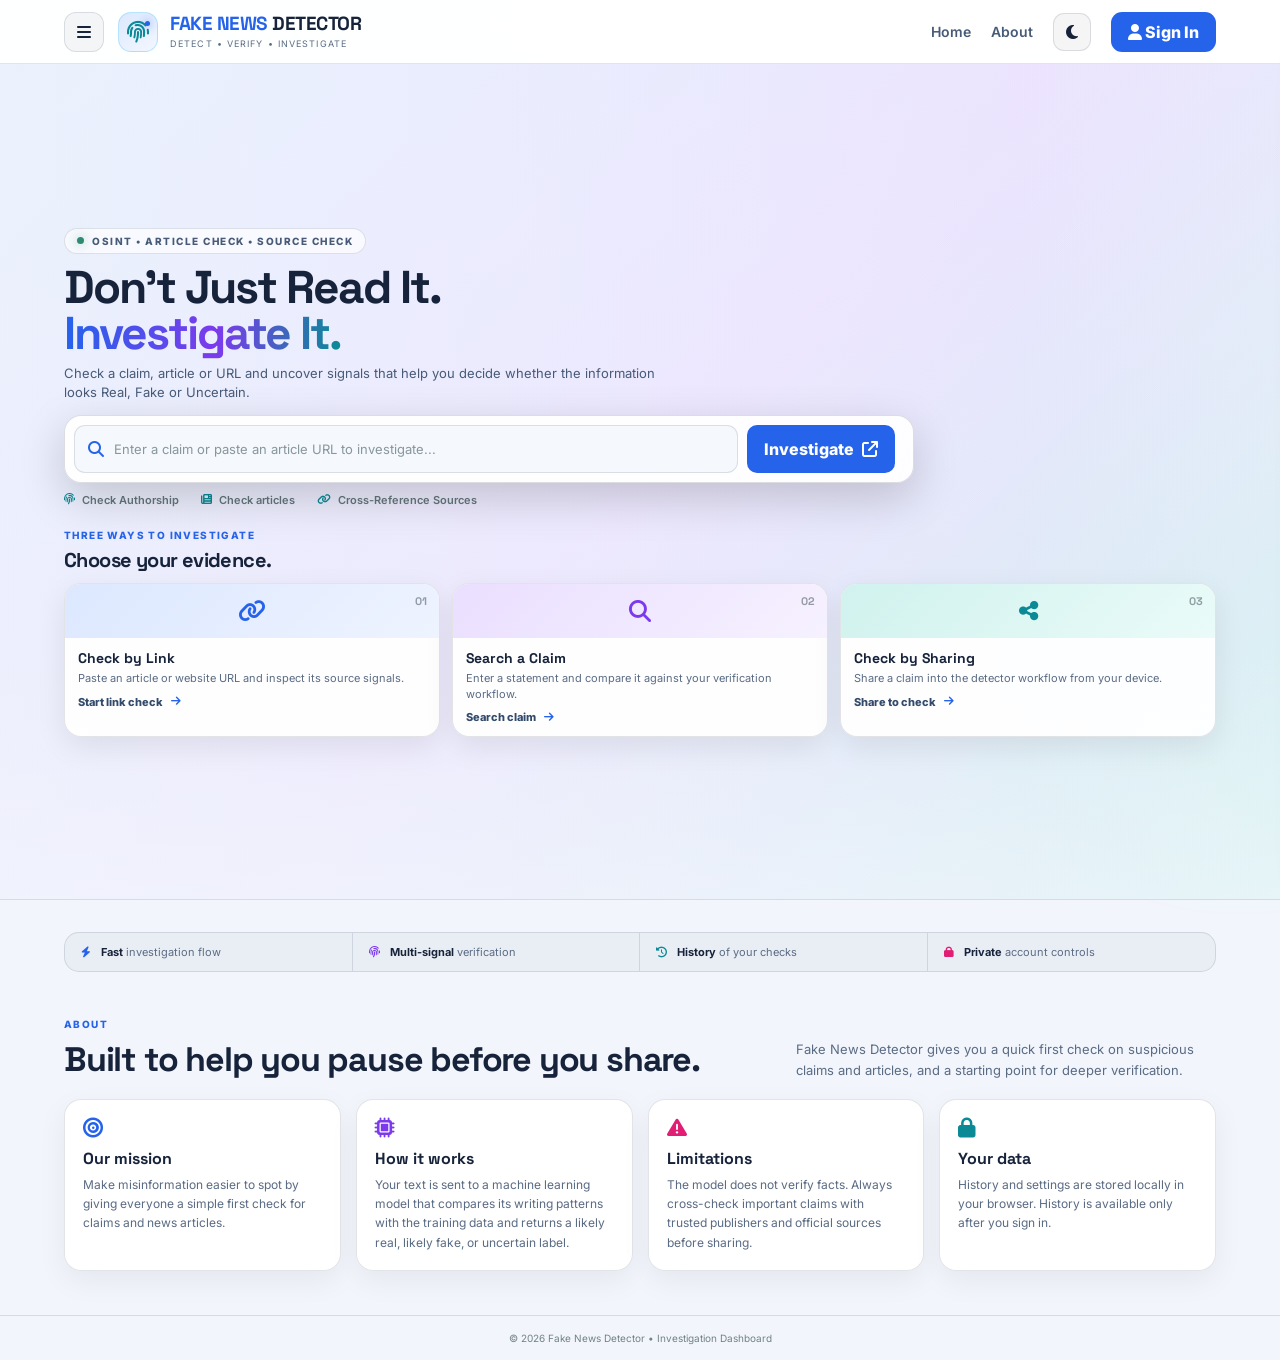
==== Frontend/index.html @ ea3922a6 "Complete fake news detection project" ====
<!DOCTYPE html>
<html lang="en">

<head>
  <meta charset="UTF-8" />
  <meta name="viewport" content="width=device-width, initial-scale=1.0" />
  <title>Fake News Detector | Investigation Dashboard</title>

  <link rel="preconnect" href="https://cdnjs.cloudflare.com" />
  <link rel="stylesheet" href="https://cdnjs.cloudflare.com/ajax/libs/font-awesome/6.5.2/css/all.min.css" />
  <link rel="stylesheet" href="style.css" />
</head>

<body>

  <div class="page-glow glow-one"></div>
  <div class="page-glow glow-two"></div>


  <!-- ================= NAVBAR ================= -->
  <header class="navbar">

    <div class="nav-left">
      <button class="menu-btn" id="menuBtn" aria-label="Open sidebar">
        <i class="fa-solid fa-bars"></i>
      </button>

      <a href="#" class="brand" id="homeLink">
        <div class="brand-logo">
          <i class="fa-solid fa-fingerprint"></i>
          <span class="scan-dot"></span>
        </div>
        <div>
          <div class="brand-name"><span>FAKE NEWS</span> DETECTOR</div>
          <div class="brand-tagline">Detect • Verify • Investigate</div>
        </div>
      </a>
    </div>

    <nav class="nav-links">
      <a href="#home" id="navHome">Home</a>
      <a href="#about" id="navAbout">About</a>

      <button class="icon-btn" id="themeBtn" type="button" aria-label="Toggle dark mode">
        <i class="fa-solid fa-moon"></i>
      </button>

      <button class="signin-nav" id="openAuthBtn">
        <i class="fa-solid fa-user"></i>
        <span id="signInText">Sign In</span>
      </button>

      <button class="avatar hidden" id="avatarBtn" type="button" aria-label="Open settings">
        <span id="avatarLetter">U</span>
      </button>
    </nav>

  </header>


  <!-- ================= SIDEBAR ================= -->
  <aside class="sidebar" id="sidebar">

    <div class="sidebar-head">
      <div>
        <span class="small-label">CASE FILE SYSTEM</span>
        <h3 id="sidebarTitle">Investigation</h3>
      </div>
      <button class="close-sidebar" id="closeSidebar" aria-label="Close sidebar">
        <i class="fa-solid fa-xmark"></i>
      </button>
    </div>

    <div class="sidebar-section">
      <p id="sidebarMainLabel">Main</p>

      <button class="side-link active" data-section="dashboard">
        <i class="fa-solid fa-gauge-high"></i>
        <span id="dashboardText">Dashboard</span>
      </button>

      <button class="side-link" data-section="history">
        <i class="fa-solid fa-clock-rotate-left"></i>
        <span id="historyText">History</span>
      </button>
    </div>

    <div class="sidebar-section">
      <p id="sidebarAccountLabel">Account</p>

      <button class="side-link" data-section="settings">
        <i class="fa-solid fa-sliders"></i>
        <span id="settingsText">Settings</span>
      </button>

      <button class="side-link" id="sidebarLogin">
        <i class="fa-solid fa-right-to-bracket"></i>
        <span id="loginText">Login</span>
      </button>
    </div>

    <!-- Only visible after login -->
    <div class="sidebar-bottom hidden" id="sidebarBottom">
      <button class="side-link logout" id="logoutBtn">
        <i class="fa-solid fa-arrow-right-from-bracket"></i>
        <span id="logoutText">Logout</span>
      </button>
    </div>

  </aside>

  <div class="sidebar-overlay" id="sidebarOverlay"></div>


  <!-- ================= MAIN ================= -->
  <main id="home">

    <!-- ================= HERO ================= -->
    <section class="hero">

      <div class="hero-gif"></div>
      <div class="hero-overlay"></div>

      <div class="hero-content">

        <div class="eyebrow">
          <span class="live-dot"></span>
          OSINT • ARTICLE CHECK • SOURCE CHECK
        </div>

        <h1 id="heroTitle">
          Don't Just Read It.
          <br />
          <span>Investigate It.</span>
        </h1>

        <p class="hero-description" id="heroDescription">
          Check a claim, article or URL and uncover
          signals that help you decide whether the information
          looks <b>Real</b>, <b>Fake</b> or <b>Uncertain</b>.
        </p>

        <!-- SEARCH BOX -->
        <div class="investigation-box">

          <div class="search-wrap">
            <i class="fa-solid fa-magnifying-glass"></i>
            <input id="claimInput" type="text" placeholder="Enter a claim or paste an article URL to investigate..."
              autocomplete="off" />
            <button class="clear-search" id="clearSearch" aria-label="Clear" type="button">
              <i class="fa-solid fa-xmark"></i>
            </button>
          </div>

          <button class="investigate-btn" id="investigateBtn" type="button">
            <span id="investigateText">Investigate</span>
            <i class="fa-solid fa-arrow-up-right-from-square"></i>
          </button>

        </div>

        <div class="quick-tools">
          <span>
            <i class="fa-solid fa-fingerprint"></i>
            <span id="quickAuthorship">Check Authorship</span>
          </span>
          <span>
            <i class="fa-solid fa-newspaper"></i>
            <span id="quickArticles">Check articles</span>
          </span>
          <span>
            <i class="fa-solid fa-link"></i>
            <span id="quickSources">Cross-Reference Sources</span>
          </span>
        </div>

      </div>

      <!-- ================= METHODS ================= -->
      <section class="methods-section" id="methods">

        <div class="section-heading">
          <div>
            <span class="section-kicker" id="methodsKicker">THREE WAYS TO INVESTIGATE</span>
            <h2 id="methodsTitle">Choose your evidence.</h2>
          </div>
          <p id="methodsDescription">
            Each route starts a different type of verification
            workflow. Click a card to use it.
          </p>
        </div>

        <div class="method-grid">

          <!-- LINK -->
          <article class="method-card" data-method="link">
            <div class="method-image">
              <div class="image-art">
                <i class="fa-solid fa-link"></i>
                <span class="orbit orbit-a"></span>
                <span class="orbit orbit-b"></span>
              </div>
              <span class="image-number">01</span>
            </div>
            <div class="method-body">
              <h3 id="linkTitle">Check by Link</h3>
              <p id="linkDescription">Paste an article or website URL and inspect its source signals.</p>
              <button class="card-action" type="button">
                <span id="linkAction">Start link check</span>
                <i class="fa-solid fa-arrow-right"></i>
              </button>
            </div>
          </article>

          <!-- SEARCH -->
          <article class="method-card" data-method="search">
            <div class="method-image">
              <div class="image-art">
                <i class="fa-solid fa-magnifying-glass"></i>
                <span class="search-rays"></span>
              </div>
              <span class="image-number">02</span>
            </div>
            <div class="method-body">
              <h3 id="searchTitle">Search a Claim</h3>
              <p id="searchDescription">Enter a statement and compare it against your verification workflow.</p>
              <button class="card-action" type="button">
                <span id="searchAction">Search claim</span>
                <i class="fa-solid fa-arrow-right"></i>
              </button>
            </div>
          </article>

          <!-- SHARE -->
          <article class="method-card" data-method="share">
            <div class="method-image">
              <div class="image-art">
                <i class="fa-solid fa-share-nodes"></i>
                <span class="node n1"></span>
                <span class="node n2"></span>
                <span class="node n3"></span>
              </div>
              <span class="image-number">03</span>
            </div>
            <div class="method-body">
              <h3 id="shareTitle">Check by Sharing</h3>
              <p id="shareDescription">Share a claim into the detector workflow from your device.</p>
              <button class="card-action" type="button">
                <span id="shareAction">Share to check</span>
                <i class="fa-solid fa-arrow-right"></i>
              </button>
            </div>
          </article>

        </div>

      </section>

    </section>


    <!-- ================= RESULT POPUP ================= -->
    <div class="result-backdrop" id="resultSection" aria-hidden="true">

      <div class="result-popup" id="resultPopup" role="dialog" aria-modal="true" aria-labelledby="resultTitle">

        <button class="modal-close" id="closeResult" type="button" aria-label="Close result">
          <i class="fa-solid fa-xmark"></i>
        </button>

        <div class="result-head">

          <div class="result-icon">
            <i class="fa-solid fa-shield-halved" id="resultIconI"></i>
          </div>

          <div>
            <span class="result-badge" id="resultBadge">ANALYZING</span>
            <h2 id="resultTitle">Analyzing...</h2>
            <p id="signalText">Sending the news text to the Python ML backend.</p>
          </div>

        </div>

        <section class="article-details hidden" id="articleDetails" aria-label="Fetched article details">
          <div class="article-detail-row">
            <span id="publisherLabel">Publisher</span>
            <strong id="articlePublisher"></strong>
          </div>
          <h3 id="articleTitle"></h3>
          <a class="article-source-link" id="articleSourceLink" target="_blank" rel="noopener noreferrer">Open original article</a>
          <span class="article-preview-label" id="articlePreviewLabel">Extracted text preview</span>
          <p id="articlePreview"></p>
        </section>

        <ul class="result-checks" id="resultChecks"></ul>

        <div class="result-note">
          <i class="fa-solid fa-circle-info"></i>
          <div class="result-note-copy">
            <span id="actionText">Please wait while the trained model processes the input.</span>
            <strong class="ai-disclaimer" id="aiDisclaimer">AI can make mistakes. Verify important claims with trusted sources.</strong>
          </div>
        </div>

        <div class="source-links hidden" id="resultSources">
          <span id="sourceLinksLabel">Look up this claim</span>
          <a id="factCheckLink" target="_blank" rel="noopener noreferrer">Search fact checks</a>
          <a id="independentSourcesLink" target="_blank" rel="noopener noreferrer">Search independent sources</a>
        </div>

      </div>

    </div>

    <!-- ================= STATS ================= -->
    <section class="stats-strip">

      <div>
        <i class="fa-solid fa-bolt"></i>
        <span><b id="fastText">Fast</b> <span id="fastDescription">investigation flow</span></span>
      </div>

      <div>
        <i class="fa-solid fa-fingerprint"></i>
        <span><b id="multiText">Multi-signal</b> <span id="multiDescription">verification</span></span>
      </div>

      <div>
        <i class="fa-solid fa-clock-rotate-left"></i>
        <span><b id="historyStatText">History</b> <span id="historyStatDescription">of your checks</span></span>
      </div>

      <div>
        <i class="fa-solid fa-lock"></i>
        <span><b id="privateText">Private</b> <span id="privateDescription">account controls</span></span>
      </div>

    </section>


    <!-- ================= ABOUT ================= -->
    <section class="about-section" id="about">

      <div class="section-heading">
        <div>
          <span class="section-kicker">ABOUT</span>
          <h2>Built to help you pause before you share.</h2>
        </div>
        <p>
          Fake News Detector gives you a quick first check on suspicious
          claims and articles, and a starting point for deeper verification.
        </p>
      </div>

      <div class="about-grid">

        <article class="about-card">
          <i class="fa-solid fa-bullseye"></i>
          <h3>Our mission</h3>
          <p>Make misinformation easier to spot by giving everyone a simple first check for claims and news articles.
          </p>
        </article>

        <article class="about-card">
          <i class="fa-solid fa-microchip"></i>
          <h3>How it works</h3>
          <p>Your text is sent to a machine learning model that compares its writing patterns with the training data
            and returns a likely real, likely fake, or uncertain label.</p>
        </article>

        <article class="about-card">
          <i class="fa-solid fa-triangle-exclamation"></i>
          <h3>Limitations</h3>
          <p>The model does not verify facts. Always cross-check important claims with trusted publishers and official
            sources before sharing.</p>
        </article>

        <article class="about-card">
          <i class="fa-solid fa-lock"></i>
          <h3>Your data</h3>
          <p>History and settings are stored locally in your browser. History is available only after you sign in.</p>
        </article>

      </div>

    </section>

  </main>


  <!-- ================= AUTH MODAL ================= -->
  <div class="modal-backdrop" id="authModal">

    <div class="auth-modal">

      <div class="auth-content">

        <button class="modal-close" id="closeAuth" type="button" aria-label="Close">
          <i class="fa-solid fa-xmark"></i>
        </button>

        <div class="auth-logo">
          <i class="fa-solid fa-fingerprint"></i>
        </div>

        <span class="section-kicker">CASE FILE ACCESS</span>

        <h2 id="authHeading">Welcome back</h2>

        <p class="auth-subtitle" id="authSubtitle">Login to continue your investigations.</p>

        <form id="authForm">

          <!-- NAME -->
          <label id="nameField" class="field hidden">
            <span id="nameLabel">Full name</span>
            <div>
              <i class="fa-regular fa-user"></i>
              <input id="authName" type="text" placeholder="Your name" />
            </div>
          </label>

          <!-- EMAIL -->
          <label class="field">
            <span id="emailLabel">Email</span>
            <div>
              <i class="fa-regular fa-envelope"></i>
              <input id="authEmail" type="email" placeholder="you@example.com" required />
            </div>
          </label>

          <!-- PASSWORD -->
          <label class="field">
            <span id="passwordLabel">Password</span>
            <div>
              <i class="fa-solid fa-lock"></i>
              <input id="authPassword" type="password" placeholder="Enter your password" required />
            </div>
          </label>

          <!-- CONFIRM PASSWORD -->
          <label id="confirmField" class="field hidden">
            <span id="confirmLabel">Confirm password</span>
            <div>
              <i class="fa-solid fa-shield-halved"></i>
              <input id="authConfirmPassword" type="password" placeholder="Repeat password" />
            </div>
          </label>

          <div class="form-row" id="loginOptions">
            <label class="remember">
              <input type="checkbox" id="rememberMe" />
              <span id="rememberText">Remember me</span>
            </label>
            <button type="button" class="text-btn" id="forgotPasswordBtn">Forgot password?</button>
          </div>

          <button class="auth-submit" type="submit" id="authSubmit">Login</button>

        </form>

        <p class="auth-switch-text">
          <span id="switchPrompt">Need an account?</span>
          <button type="button" class="text-link" id="authSwitchLink" data-auth="signup">Create one</button>
        </p>

        <p class="auth-privacy" id="authPrivacy">
          By continuing, you agree to our Terms and Privacy Policy.
        </p>

      </div>

    </div>

  </div>


  <!-- ================= SETTINGS PANEL ================= -->
  <div class="settings-panel" id="settingsPanel">

    <div class="settings-head">
      <div>
        <span class="section-kicker">PREFERENCES</span>
        <h2 id="settingsPanelTitle">Settings</h2>
      </div>
      <button id="closeSettings" type="button" aria-label="Close settings">
        <i class="fa-solid fa-xmark"></i>
      </button>
    </div>

    <div class="settings-groups">

      <!-- ACCOUNT -->
      <div class="settings-group">
        <div class="group-label" id="accountGroupLabel">Account &amp; preferences</div>

        <div class="setting-item">
          <div>
            <b id="manageAccountText">Manage account</b>
            <small id="manageAccountDescription">Update profile, login access and saved investigations.</small>
          </div>
          <button type="button" class="setting-action" data-setting-action="account" id="accountOpenBtn">Open</button>
        </div>

        <div class="setting-item">
          <div>
            <b id="managePasswordText">Manage password</b>
            <small id="managePasswordDescription">Change your password and recovery settings.</small>
          </div>
          <button type="button" class="setting-action" data-setting-action="password">Edit</button>
        </div>
      </div>

      <!-- APPEARANCE -->
      <div class="settings-group">
        <div class="group-label" id="appearanceGroupLabel">Appearance</div>

        <div class="setting-item">
          <div>
            <b id="darkText">Dark mode</b>
            <small id="darkDescription">Use a darker theme that is easier on the eyes.</small>
          </div>
          <label class="switch">
            <input type="checkbox" id="darkToggle" />
            <span></span>
          </label>
        </div>

      </div>

      <!-- LANGUAGE -->
      <div class="settings-group">
        <div class="group-label" id="languageGroupLabel">Language &amp; notifications</div>

        <div class="setting-item">
          <div>
            <b id="languageText">Language</b>
            <small id="languageSettingText">English</small>
          </div>
          <button type="button" class="setting-action" data-setting-action="language">Change</button>
        </div>

        <!-- NOTIFICATIONS -->
        <div class="setting-item">
          <div>
            <b id="notificationsText">Notifications</b>
            <small id="notificationsDescription">Alerts for new reports and investigation updates.</small>
          </div>
          <label class="switch">
            <input type="checkbox" id="notificationToggle" checked />
            <span></span>
          </label>
        </div>
      </div>

      <!-- HISTORY -->
      <div class="settings-group">
        <div class="group-label" id="historyGroupLabel">History &amp; data</div>

        <div class="setting-item">
          <div>
            <b id="historySettingTitle">History</b>
            <small id="historySettingDescription">Review prior investigations and saved results.</small>
          </div>
          <button type="button" class="setting-action" data-setting-action="history">View</button>
        </div>
      </div>

    </div>

    <div class="setting-note">
      <i class="fa-solid fa-circle-info"></i>
      <span id="settingNoteText">These settings are stored locally in your browser.</span>
    </div>

  </div>


  <!-- ================= SETTINGS ACTION MODAL ================= -->
  <div class="settings-action-backdrop" id="settingsActionBackdrop" aria-hidden="true">

    <div class="settings-action-modal" role="dialog" aria-modal="true" aria-labelledby="settingsActionTitle">

      <button class="modal-close settings-action-close" id="closeSettingsAction" type="button" aria-label="Close">
        <i class="fa-solid fa-xmark"></i>
      </button>

      <span class="section-kicker" id="settingsActionKicker">SETTINGS</span>

      <h2 id="settingsActionTitle">Settings</h2>

      <p class="settings-action-subtitle" id="settingsActionSubtitle"></p>

      <div id="settingsActionContent"></div>

    </div>

  </div>


  <!-- ================= TOAST ================= -->
  <div class="toast" id="toast">
    <i class="fa-solid fa-circle-check"></i>
    <span id="toastText">Done</span>
  </div>


  <!-- ================= FOOTER ================= -->
  <footer>
    <p id="footerText">© 2026 Fake News Detector • Investigation Dashboard</p>
  </footer>

  <script src="script.js"></script>

</body>

</html>
---- Frontend/style.css ----
@import url('https://fonts.googleapis.com/css2?family=Inter:wght@400;500;600;700;800&family=Space+Grotesk:wght@500;600;700&display=swap');

:root {
  --bg: #F2F6FC;
  --panel: #FFFFFF;
  --line: rgba(22, 35, 58, .12);
  --text: #16233A;
  --muted: #5A6B84;
  --gold: #2563EB;
  --cyan: #0B8A96;
  --red: #C95454;
  --green: #2E8B70;
  --shadow: 0 20px 60px rgba(22, 35, 58, .14);
}

* {
  box-sizing: border-box;
  margin: 0;
  padding: 0;
}

html {
  scroll-behavior: smooth;
}

body {
  font-family: Inter, sans-serif;
  color: var(--text);
  background:
    radial-gradient(circle at 15% 15%, rgba(56, 189, 248, .08), transparent 28%),
    radial-gradient(circle at 85% 25%, rgba(124, 58, 237, .07), transparent 26%),
    var(--bg);
  min-height: 100vh;
  overflow-x: hidden;
}

body.modal-open {
  overflow: hidden;
}

button,
input {
  font: inherit;
}

button {
  cursor: pointer;
}

a {
  color: inherit;
  text-decoration: none;
}

.hidden {
  display: none !important;
}


/* ================= GLOW ================= */

.page-glow {
  position: fixed;
  width: 280px;
  height: 280px;
  filter: blur(90px);
  border-radius: 50%;
  pointer-events: none;
  opacity: .13;
  z-index: -1;
}

.glow-one {
  background: var(--cyan);
  top: 15%;
  left: -120px;
}

.glow-two {
  background: var(--gold);
  right: -100px;
  top: 55%;
}


/* ================= NAVBAR ================= */

.navbar {
  position: sticky;
  top: 0;
  z-index: 50;
  height: 64px;
  width: 100%;
  display: flex;
  align-items: center;
  justify-content: space-between;
  padding: 0 5%;
  background: rgba(255, 255, 255, .94);
  border-bottom: 1px solid var(--line);
  backdrop-filter: blur(16px);
}

.nav-left,
.brand {
  display: flex;
  align-items: center;
}

.nav-left {
  gap: 14px;
}

.brand {
  gap: 12px;
}

.menu-btn {
  width: 40px;
  height: 40px;
  border-radius: 12px;
  border: 1px solid var(--line);
  background: rgba(22, 35, 58, .045);
  color: var(--text);
  display: grid;
  place-items: center;
  transition: .2s ease;
}

.menu-btn:hover {
  background: rgba(124, 58, 237, .12);
  color: var(--gold);
  transform: translateY(-2px);
}

.brand-logo {
  width: 40px;
  height: 40px;
  border-radius: 13px;
  position: relative;
  display: grid;
  place-items: center;
  background: linear-gradient(145deg, #DCE8FF, #F3F7FF);
  border: 1px solid rgba(56, 189, 248, .3);
  color: var(--cyan);
  font-size: 22px;
  overflow: hidden;
}

.scan-dot {
  position: absolute;
  right: 7px;
  top: 8px;
  width: 5px;
  height: 5px;
  border-radius: 50%;
  background: var(--gold);
  box-shadow: 0 0 10px var(--gold);
}

.brand-name {
  font-family: "Space Grotesk", sans-serif;
  font-size: 19px;
  line-height: 1;
  font-weight: 700;
  letter-spacing: -.5px;
}

.brand-name span {
  color: var(--gold);
}

.brand-tagline {
  margin-top: 5px;
  font-size: 9px;
  color: var(--muted);
  letter-spacing: 1.1px;
  text-transform: uppercase;
}

.nav-links {
  display: flex;
  align-items: center;
  gap: 20px;
}

.nav-links>a {
  color: #475A78;
  font-size: 14px;
  font-weight: 600;
  transition: .2s;
}

.nav-links>a:hover {
  color: var(--gold);
}

.icon-btn {
  width: 38px;
  height: 38px;
  border-radius: 11px;
  border: 1px solid var(--line);
  background: rgba(22, 35, 58, .045);
  color: var(--text);
  display: grid;
  place-items: center;
  transition: .2s ease;
}

.icon-btn:hover {
  color: var(--gold);
  transform: translateY(-2px);
}

.signin-nav {
  border: 1px solid rgba(37, 99, 235, .35);
  background: var(--gold);
  color: #FFFFFF;
  border-radius: 11px;
  padding: 9px 16px;
  font-weight: 800;
  transition: .2s ease;
}

.signin-nav:hover {
  background: #1D4ED8;
  transform: translateY(-2px);
}

.avatar {
  width: 40px;
  height: 40px;
  border-radius: 50%;
  border: 2px solid rgba(37, 99, 235, .35);
  background: linear-gradient(145deg, var(--gold), #7C3AED);
  color: #FFFFFF;
  font-family: "Space Grotesk", sans-serif;
  font-weight: 700;
  font-size: 16px;
  text-transform: uppercase;
  display: grid;
  place-items: center;
  transition: .2s ease;
}

.avatar:hover {
  transform: translateY(-2px);
}


/* ================= SIDEBAR ================= */

.sidebar {
  position: fixed;
  left: 12px;
  top: 12px;
  z-index: 100;
  width: 310px;
  height: calc(100vh - 24px);
  display: flex;
  flex-direction: column;
  padding: 25px 17px 17px;
  background: rgba(255, 255, 255, .98);
  border: 1px solid var(--line);
  border-radius: 22px;
  box-shadow: var(--shadow);
  transform: translateX(-125%);
  transition: transform .3s ease;
}

.sidebar.open {
  transform: translateX(0);
}

.sidebar-head {
  display: flex;
  justify-content: space-between;
  align-items: flex-start;
  padding: 0 7px 25px;
  border-bottom: 1px solid var(--line);
}

.small-label,
.section-kicker,
.result-label {
  color: var(--gold);
  font-size: 10px;
  font-weight: 800;
  letter-spacing: 1.4px;
}

.sidebar-head h3 {
  margin-top: 6px;
  font-family: "Space Grotesk", sans-serif;
  font-size: 20px;
}

.close-sidebar,
.settings-head button,
.modal-close {
  width: 36px;
  height: 36px;
  border-radius: 10px;
  border: 1px solid var(--line);
  background: rgba(22, 35, 58, .045);
  color: var(--muted);
  transition: .2s ease;
}

.close-sidebar:hover,
.settings-head button:hover,
.modal-close:hover {
  color: var(--text);
  background: rgba(239, 102, 102, .12);
  border-color: rgba(239, 102, 102, .4);
}

.sidebar-section {
  padding-top: 23px;
}

.sidebar-section>p {
  color: #738287;
  font-size: 10px;
  font-weight: 800;
  letter-spacing: 1.3px;
  text-transform: uppercase;
  padding: 0 10px 8px;
}

.side-link {
  width: 100%;
  border: 0;
  background: transparent;
  color: #475A78;
  border-radius: 12px;
  padding: 12px 11px;
  display: flex;
  align-items: center;
  gap: 13px;
  text-align: left;
  font-size: 14px;
  font-weight: 600;
  transition: .2s ease;
  margin-bottom: 4px;
}

.side-link i {
  width: 20px;
  text-align: center;
}

.side-link:hover {
  background: rgba(11, 138, 150, .08);
  color: var(--text);
  transform: translateX(3px);
}

.side-link.active {
  background: rgba(37, 99, 235, .10);
  color: var(--gold);
  border: 1px solid rgba(37, 99, 235, .16);
}

.sidebar-bottom {
  margin-top: auto;
  border-top: 1px solid var(--line);
  padding-top: 14px;
}

.side-link.logout {
  color: #C95454;
}

.side-link.logout:hover {
  background: rgba(201, 84, 84, .09);
}

.sidebar-overlay {
  position: fixed;
  inset: 0;
  background: rgba(22, 35, 58, .38);
  z-index: 90;
  opacity: 0;
  visibility: hidden;
  transition: .25s;
}

.sidebar-overlay.show {
  opacity: 1;
  visibility: visible;
}


/* ================= HERO ================= */

.hero {
  position: relative;
  min-height: 400px;
  width: 100%;
  display: flex;
  align-items: center;
  overflow: hidden;
  border-bottom: 1px solid var(--line);
}

.hero-gif {
  position: absolute;
  inset: 0;
  background-color: #E6EEFB;
  background-image: linear-gradient(135deg, #DCE8FF 0%, #EADFFF 50%, #D0F2EE 100%);
  background-size: cover;
  background-position: center;
}

.hero-overlay {
  position: absolute;
  inset: 0;
  background:
    linear-gradient(90deg,
      rgba(242, 246, 252, .62) 0%,
      rgba(242, 246, 252, .40) 45%,
      rgba(242, 246, 252, .12) 80%,
      rgba(242, 246, 252, .22) 100%),
    linear-gradient(0deg,
      rgba(242, 246, 252, .55) 0%,
      transparent 30%,
      rgba(242, 246, 252, .10) 100%);
}

.hero-content {
  position: relative;
  z-index: 2;
  width: min(1160px, 90%);
  margin: 0 auto;
  padding: 36px 0 28px;
}

.eyebrow {
  display: inline-flex;
  align-items: center;
  gap: 8px;
  font-size: 10px;
  font-weight: 800;
  letter-spacing: 1.5px;
  color: #475A78;
  background: rgba(255, 255, 255, .68);
  border: 1px solid rgba(22, 35, 58, .12);
  border-radius: 999px;
  padding: 7px 12px;
  backdrop-filter: blur(7px);
}

.live-dot {
  width: 7px;
  height: 7px;
  border-radius: 50%;
  background: var(--green);
  box-shadow: 0 0 12px rgba(46, 139, 112, .6);
}

.hero h1 {
  font-family: "Space Grotesk", sans-serif;
  font-size: clamp(34px, 5vw, 54px);
  line-height: 1;
  letter-spacing: -2px;
  max-width: 700px;
  margin: 14px 0 12px;
}

.hero h1 span {
  color: var(--gold);
}

.hero-description {
  max-width: 610px;
  color: #475A78;
  line-height: 1.55;
  font-size: 14px;
  margin-bottom: 18px;
}

.hero-description b {
  color: var(--text);
}


/* ================= INVESTIGATION ================= */

.investigation-box {
  width: min(850px, 100%);
  display: grid;
  grid-template-columns: 1fr auto auto;
  gap: 9px;
  padding: 9px;
  border-radius: 17px;
  background: rgba(255, 255, 255, .92);
  border: 1px solid rgba(22, 35, 58, .15);
  box-shadow: 0 15px 45px rgba(0, 0, 0, .18);
  backdrop-filter: blur(12px);
}

.search-wrap {
  display: flex;
  align-items: center;
  gap: 10px;
  min-width: 0;
  border: 1px solid rgba(22, 35, 58, .12);
  background: #F5F8FD;
  border-radius: 11px;
  padding: 0 13px;
}

.search-wrap>i {
  color: var(--gold);
}

.search-wrap input {
  width: 100%;
  height: 46px;
  background: transparent;
  border: 0;
  outline: 0;
  color: var(--text);
  font-size: 13px;
}

.search-wrap input::placeholder {
  color: #87979B;
}

.clear-search {
  border: 0;
  background: transparent;
  color: #718287;
  display: none;
}

.clear-search.show {
  display: block;
}

.investigate-btn {
  border: 0;
  border-radius: 10px;
  padding: 0 17px;
  min-height: 46px;
  font-weight: 800;
  display: flex;
  align-items: center;
  justify-content: center;
  gap: 8px;
  transition: .2s ease;
}

.investigate-btn {
  background: var(--gold);
  color: #FFFFFF;
}

.investigate-btn:hover {
  background: #1D4ED8;
  transform: translateY(-2px);
  box-shadow: 0 8px 25px rgba(37, 99, 235, .18);
}

.quick-tools {
  display: flex;
  gap: 22px;
  margin-top: 12px;
  color: #64777C;
  font-size: 11px;
  font-weight: 600;
}

.quick-tools span {
  display: flex;
  align-items: center;
  gap: 7px;
}

.quick-tools i {
  color: var(--cyan);
}


/* ================= RESULT ================= */

.result-section {
  width: min(1160px, 90%);
  margin: 22px auto 0;
}

.result-section.hidden {
  display: none;
}

.result-card {
  position: relative;
  overflow: hidden;
  background: linear-gradient(135deg, rgba(255, 255, 255, .98), rgba(246, 249, 254, .98));
  border: 1px solid rgba(11, 138, 150, .18);
  border-radius: 22px;
  padding: 20px;
  box-shadow: var(--shadow);
}

.result-top {
  position: relative;
  z-index: 1;
  display: flex;
  justify-content: space-between;
  align-items: center;
  gap: 20px;
}

.result-card h2 {
  margin-top: 6px;
  font-family: "Space Grotesk", sans-serif;
  font-size: 26px;
  letter-spacing: -.8px;
}

.result-badge {
  border-radius: 999px;
  padding: 10px 16px;
  font-size: 10px;
  font-weight: 900;
  letter-spacing: 1.4px;
  color: var(--gold);
  background: rgba(37, 99, 235, .10);
  border: 1px solid rgba(37, 99, 235, .25);
}

.result-badge.real {
  color: var(--green);
  background: rgba(46, 139, 112, .10);
  border-color: rgba(46, 139, 112, .25);
}

.result-badge.fake {
  color: var(--red);
  background: rgba(201, 84, 84, .10);
  border-color: rgba(201, 84, 84, .25);
}

.result-badge.uncertain {
  color: var(--cyan);
  background: rgba(11, 138, 150, .10);
  border-color: rgba(11, 138, 150, .25);
}

.result-grid {
  position: relative;
  z-index: 1;
  display: grid;
  grid-template-columns: 1fr 1fr;
  gap: 12px;
}

.result-grid>div {
  display: flex;
  gap: 12px;
  padding: 14px 16px;
  background: rgba(22, 35, 58, .045);
  border: 1px solid var(--line);
  border-radius: 16px;
  transition: .2s ease;
}

.result-grid>div:hover {
  transform: translateY(-2px);
}

.result-grid i {
  color: var(--cyan);
  margin-top: 2px;
}

.result-grid b {
  font-size: 12px;
}

.result-grid p {
  color: var(--muted);
  font-size: 12px;
  line-height: 1.55;
  margin-top: 5px;
}


/* ================= METHODS ================= */

.methods-section {
  width: min(1160px, 90%);
  margin: 40px auto 0;
  scroll-margin-top: 80px;
}

.section-heading {
  display: flex;
  justify-content: space-between;
  align-items: end;
  gap: 30px;
  margin-bottom: 18px;
}

.section-heading h2 {
  font-family: "Space Grotesk", sans-serif;
  font-size: clamp(24px, 3.5vw, 34px);
  letter-spacing: -1.2px;
  margin-top: 6px;
}

.section-heading p {
  max-width: 420px;
  color: var(--muted);
  font-size: 13px;
  line-height: 1.6;
}

.method-grid {
  display: grid;
  grid-template-columns: repeat(3, 1fr);
  gap: 15px;
}

.method-card {
  background: rgba(255, 255, 255, .94);
  border: 1px solid var(--line);
  border-radius: 17px;
  overflow: hidden;
  transition: .3s ease;
  cursor: pointer;
  box-shadow: 0 10px 30px rgba(0, 0, 0, .08);
}

.method-card:hover {
  transform: translateY(-6px);
  border-color: rgba(11, 138, 150, .3);
}

.method-image {
  position: relative;
  height: 90px;
  overflow: hidden;
  background: #E7EFEC;
}

.method-card:nth-child(1) .method-image {
  background: radial-gradient(circle at 70% 30%, rgba(56, 189, 248, .27), transparent 45%), linear-gradient(145deg, #DCECE9, #EFF3F0);
}

.method-card:nth-child(2) .method-image {
  background: radial-gradient(circle at 25% 40%, rgba(124, 58, 237, .23), transparent 45%), linear-gradient(145deg, #F1E7DC, #EEF2F0);
}

.method-card:nth-child(3) .method-image {
  background: radial-gradient(circle at 70% 50%, rgba(56, 189, 248, .25), transparent 45%), linear-gradient(145deg, #DDEBE8, #EEF3F1);
}

.image-art {
  position: absolute;
  inset: 0;
  display: grid;
  place-items: center;
  font-size: 32px;
  color: rgba(36, 52, 59, .28);
}

.method-card:hover .image-art>i {
  transform: scale(1.1) rotate(-3deg);
  color: var(--gold);
}

.image-art>i {
  transition: .35s;
}

.image-number {
  position: absolute;
  top: 10px;
  right: 12px;
  font-family: "Space Grotesk", sans-serif;
  font-weight: 700;
  font-size: 11px;
  color: rgba(36, 52, 59, .45);
}

.orbit {
  position: absolute;
  border: 1px solid rgba(11, 138, 150, .35);
  border-radius: 50%;
}

.orbit-a {
  width: 64px;
  height: 64px;
}

.orbit-b {
  width: 100px;
  height: 100px;
  transform: rotate(35deg) scaleY(.55);
}

.scan-line {
  position: absolute;
  width: 120px;
  height: 1px;
  background: var(--gold);
  box-shadow: 0 0 12px var(--gold);
  animation: scan 2.4s infinite ease-in-out;
}

@keyframes scan {

  0%,
  100% {
    transform: translateY(-34px);
    opacity: .2;
  }

  50% {
    transform: translateY(34px);
    opacity: .8;
  }
}

.corner {
  position: absolute;
  width: 18px;
  height: 18px;
  border-color: rgba(37, 99, 235, .65);
  border-style: solid;
}

.c1 {
  border-width: 2px 0 0 2px;
  transform: translate(-40px, -26px);
}

.c2 {
  border-width: 0 2px 2px 0;
  transform: translate(40px, 26px);
}

.search-rays {
  position: absolute;
  width: 74px;
  height: 74px;
  border: 1px dashed rgba(11, 138, 150, .4);
  border-radius: 50%;
}

.node {
  position: absolute;
  width: 8px;
  height: 8px;
  border-radius: 50%;
  background: var(--gold);
  box-shadow: 0 0 12px rgba(37, 99, 235, .5);
}

.n1 {
  transform: translate(-38px, -14px);
}

.n2 {
  transform: translate(36px, -26px);
}

.n3 {
  transform: translate(40px, 28px);
}

.method-body {
  padding: 14px;
}

.method-body h3 {
  font-family: "Space Grotesk", sans-serif;
  font-size: 16px;
}

.method-body p {
  color: var(--muted);
  font-size: 12px;
  line-height: 1.55;
  margin: 6px 0 12px;
}

.card-action {
  background: transparent;
  border: 0;
  color: #334B6B;
  font-size: 11px;
  font-weight: 800;
  display: flex;
  align-items: center;
  gap: 8px;
  transition: .2s;
}

.card-action i {
  color: var(--gold);
  transition: .2s;
}

.method-card:hover .card-action {
  color: var(--gold);
}

.method-card:hover .card-action i {
  transform: translateX(4px);
}


/* ================= STATS ================= */

.stats-strip {
  width: min(1160px, 90%);
  margin: 32px auto 40px;
  display: grid;
  grid-template-columns: repeat(4, 1fr);
  border: 1px solid var(--line);
  border-radius: 15px;
  background: rgba(22, 35, 58, .035);
  overflow: hidden;
}

.stats-strip div {
  display: flex;
  align-items: center;
  gap: 10px;
  padding: 12px 16px;
  color: var(--muted);
  font-size: 11px;
  border-right: 1px solid var(--line);
}

.stats-strip div:last-child {
  border-right: 0;
}

.stats-strip i {
  color: var(--gold);
}

.stats-strip b {
  color: var(--text);
}


/* ================= ABOUT ================= */

.about-section {
  width: min(1160px, 90%);
  margin: 0 auto 44px;
  scroll-margin-top: 80px;
}

.about-grid {
  display: grid;
  grid-template-columns: repeat(4, 1fr);
  gap: 15px;
}

.about-card {
  background: rgba(255, 255, 255, .94);
  border: 1px solid var(--line);
  border-radius: 17px;
  padding: 18px;
  box-shadow: 0 10px 30px rgba(0, 0, 0, .06);
}

.about-card i {
  display: block;
  color: var(--gold);
  font-size: 20px;
  margin-bottom: 10px;
}

.about-card h3 {
  font-family: "Space Grotesk", sans-serif;
  font-size: 16px;
}

.about-card p {
  color: var(--muted);
  font-size: 12px;
  line-height: 1.6;
  margin-top: 6px;
}


/* ================= AUTH ================= */

.modal-backdrop {
  position: fixed;
  inset: 0;
  z-index: 200;
  background: rgba(22, 35, 58, .34);
  backdrop-filter: blur(10px);
  display: grid;
  place-items: center;
  opacity: 0;
  visibility: hidden;
  transition: .25s;
  padding: 20px;
}

.modal-backdrop.show {
  opacity: 1;
  visibility: visible;
}

.auth-modal {
  position: relative;
  width: 420px;
  max-width: calc(100vw - 30px);
  background: linear-gradient(180deg, rgba(255, 255, 255, .99), rgba(246, 249, 254, .98));
  border: 1px solid rgba(22, 35, 58, .16);
  border-radius: 24px;
  padding: 16px 18px 14px;
  box-shadow: var(--shadow);
  transform: translateY(15px) scale(.98);
  transition: .25s;
}

.modal-backdrop.show .auth-modal {
  transform: translateY(0) scale(1);
}

.modal-close {
  position: absolute;
  right: 18px;
  top: 18px;
}

.auth-logo {
  width: 42px;
  height: 42px;
  border-radius: 14px;
  display: grid;
  place-items: center;
  background: rgba(37, 99, 235, .10);
  border: 1px solid rgba(37, 99, 235, .22);
  color: var(--gold);
  font-size: 18px;
  margin-bottom: 12px;
}

.auth-modal h2 {
  font-family: "Space Grotesk", sans-serif;
  font-size: 26px;
  margin-top: 8px;
  letter-spacing: -.8px;
}

.auth-subtitle {
  color: var(--muted);
  font-size: 12px;
  margin-top: 8px;
  margin-bottom: 12px;
  line-height: 1.4;
}

.auth-switch-text {
  margin: 8px 0 10px;
  color: var(--muted);
  font-size: 12px;
  display: flex;
  justify-content: center;
  gap: 6px;
  flex-wrap: wrap;
}

.text-link {
  border: 0;
  background: transparent;
  color: var(--cyan);
  font-size: 12px;
  font-weight: 700;
  cursor: pointer;
}

.field {
  display: block;
  margin-bottom: 8px;
}

.field>span {
  display: block;
  color: var(--muted);
  font-size: 11px;
  font-weight: 700;
  margin-bottom: 5px;
}

.field>div {
  display: flex;
  align-items: center;
  gap: 9px;
  border: 1px solid var(--line);
  background: #F4F7FC;
  border-radius: 12px;
  padding: 0 12px;
  transition: .2s;
}

.field>div:focus-within {
  border-color: rgba(11, 138, 150, .45);
  box-shadow: 0 0 0 3px rgba(11, 138, 150, .08);
}

.field i {
  color: #718287;
}

.field input {
  width: 100%;
  height: 38px;
  background: transparent;
  border: 0;
  outline: 0;
  color: var(--text);
  font-size: 12px;
}

.form-row {
  display: flex;
  justify-content: space-between;
  align-items: center;
  margin: 2px 0 10px;
}

.remember {
  color: var(--muted);
  font-size: 11px;
  display: flex;
  gap: 6px;
  align-items: center;
}

.text-btn {
  border: 0;
  background: transparent;
  color: var(--cyan);
  font-size: 11px;
}

.auth-submit {
  width: 100%;
  border: 0;
  border-radius: 12px;
  padding: 11px 12px;
  background: var(--gold);
  color: #FFFFFF;
  font-weight: 900;
  transition: .2s;
}

.auth-submit:hover {
  background: #1D4ED8;
  transform: translateY(-2px);
}

.auth-privacy {
  color: #718287;
  font-size: 10px;
  line-height: 1.5;
  text-align: center;
}

.auth-privacy {
  margin-top: 10px;
}

/* ================= SETTINGS ================= */

.settings-panel {
  position: fixed;
  right: 15px;
  top: 15px;
  bottom: 15px;
  width: min(430px, calc(100% - 30px));
  z-index: 150;
  background: rgba(255, 255, 255, .98);
  border: 1px solid var(--line);
  border-radius: 22px;
  padding: 27px 22px 18px;
  box-shadow: var(--shadow);
  transform: translateX(115%);
  transition: .3s;
  overflow-y: auto;
  overscroll-behavior: contain;
}

.settings-panel.open {
  transform: translateX(0);
}

.settings-head {
  display: flex;
  justify-content: space-between;
  align-items: flex-start;
  padding-bottom: 22px;
  border-bottom: 1px solid var(--line);
}

.settings-head h2 {
  font-family: "Space Grotesk", sans-serif;
  margin-top: 6px;
}

.settings-groups {
  margin-top: 18px;
  display: grid;
  gap: 18px;
}

.settings-group {
  background: rgba(22, 35, 58, .035);
  border: 1px solid var(--line);
  border-radius: 16px;
  padding: 14px 14px 2px;
}

.group-label {
  color: var(--gold);
  font-size: 10px;
  font-weight: 800;
  letter-spacing: 1.4px;
  text-transform: uppercase;
  margin-bottom: 6px;
  padding: 0 4px 8px;
}

.setting-item {
  display: flex;
  justify-content: space-between;
  gap: 20px;
  padding: 15px 4px;
  border-top: 1px solid var(--line);
  align-items: center;
}

.setting-item b {
  display: block;
  font-size: 13px;
}

.setting-item small {
  display: block;
  color: var(--muted);
  font-size: 10px;
  line-height: 1.5;
  margin-top: 5px;
}

.setting-action {
  border: 1px solid rgba(11, 138, 150, .26);
  background: rgba(11, 138, 150, .06);
  color: var(--cyan);
  border-radius: 10px;
  padding: 7px 10px;
  font-size: 10px;
  font-weight: 800;
  letter-spacing: .5px;
  text-transform: uppercase;
}

.setting-action:hover {
  background: rgba(11, 138, 150, .12);
  transform: translateY(-1px);
}

.setting-note {
  display: flex;
  gap: 8px;
  align-items: center;
  margin-top: 18px;
  color: var(--muted);
  font-size: 10px;
}


/* ================= SWITCH ================= */

.switch {
  position: relative;
  width: 42px;
  height: 23px;
  flex: 0 0 auto;
}

.switch input {
  opacity: 0;
  width: 0;
  height: 0;
}

.switch span {
  position: absolute;
  inset: 0;
  border-radius: 99px;
  background: #BCC8DA;
  cursor: pointer;
  transition: .2s;
}

.switch span::before {
  content: "";
  position: absolute;
  width: 17px;
  height: 17px;
  left: 3px;
  top: 3px;
  background: #FFFFFF;
  border-radius: 50%;
  transition: .2s;
}

.switch input:checked+span {
  background: var(--gold);
}

.switch input:checked+span::before {
  transform: translateX(19px);
}


/* ================= SETTINGS ACTION MODAL ================= */

.settings-action-backdrop {
  position: fixed;
  inset: 0;
  z-index: 250;
  display: flex;
  align-items: center;
  justify-content: center;
  padding: 20px;
  background: rgba(22, 35, 58, .38);
  backdrop-filter: blur(6px);
  opacity: 0;
  visibility: hidden;
  transition: .25s ease;
}

.settings-action-backdrop.show {
  opacity: 1;
  visibility: visible;
}

.settings-action-modal {
  position: relative;
  width: min(520px, 100%);
  max-height: 85vh;
  overflow-y: auto;
  background: #FFFFFF;
  border: 1px solid var(--line);
  border-radius: 22px;
  box-shadow: var(--shadow);
  padding: 28px;
  transform: translateY(15px) scale(.98);
  transition: .25s ease;
}

.settings-action-backdrop.show .settings-action-modal {
  transform: translateY(0) scale(1);
}

.settings-action-subtitle {
  color: var(--muted);
  font-size: 12px;
  line-height: 1.6;
  margin-top: 7px;
}

.settings-action-modal>.modal-close {
  right: 20px;
  top: 20px;
}

#settingsActionContent {
  margin-top: 20px;
}

.settings-form {
  display: flex;
  flex-direction: column;
  gap: 3px;
}

.settings-save-btn {
  margin-top: 8px;
}

.settings-modal-note {
  color: var(--muted);
  font-size: 10px;
  line-height: 1.6;
  padding: 11px;
  border-radius: 10px;
  background: rgba(11, 138, 150, .06);
}

.language-options {
  display: grid;
  gap: 10px;
  margin-bottom: 15px;
}

.language-option {
  display: flex;
  align-items: center;
  gap: 10px;
  padding: 13px;
  border: 1px solid var(--line);
  border-radius: 12px;
  cursor: pointer;
  transition: .2s;
}

.language-option:hover {
  border-color: rgba(11, 138, 150, .3);
  background: rgba(11, 138, 150, .04);
}

.language-option input {
  accent-color: var(--cyan);
}

.history-list {
  display: grid;
  gap: 10px;
  max-height: 48vh;
  overflow-y: auto;
  margin-bottom: 15px;
}

.history-entry {
  padding: 14px;
  border: 1px solid var(--line);
  border-radius: 13px;
  background: #F6F9FE;
}

.history-entry-top {
  display: flex;
  justify-content: space-between;
  gap: 10px;
  align-items: center;
  margin-bottom: 8px;
}

.history-entry-top small {
  color: var(--muted);
  font-size: 9px;
}

.history-entry p {
  color: var(--text);
  font-size: 11px;
  line-height: 1.55;
  margin-bottom: 8px;
  word-break: break-word;
}

.history-entry strong {
  font-size: 10px;
  color: var(--muted);
}

.history-chip {
  display: inline-flex;
  padding: 5px 9px;
  border-radius: 999px;
  font-size: 9px;
  font-weight: 800;
}

.history-chip.real {
  color: var(--green);
  background: rgba(46, 139, 112, .10);
}

.history-chip.fake {
  color: var(--red);
  background: rgba(201, 84, 84, .10);
}

.history-chip.uncertain {
  color: var(--cyan);
  background: rgba(11, 138, 150, .10);
}

.settings-secondary-btn {
  width: 100%;
  border: 1px solid rgba(201, 84, 84, .25);
  background: rgba(201, 84, 84, .06);
  color: var(--red);
  border-radius: 11px;
  padding: 11px;
  font-size: 11px;
  font-weight: 800;
}

.settings-secondary-btn:hover {
  background: rgba(201, 84, 84, .11);
}

.empty-history {
  text-align: center;
  padding: 35px 15px;
  color: var(--muted);
}

.empty-history i {
  font-size: 28px;
  color: var(--cyan);
  margin-bottom: 12px;
}

.empty-history p {
  font-weight: 700;
  margin-bottom: 6px;
}

.empty-history small {
  font-size: 10px;
}


/* ================= TOAST ================= */

.toast {
  position: fixed;
  right: 22px;
  bottom: 22px;
  z-index: 500;
  background: #FFFFFF;
  border: 1px solid rgba(46, 139, 112, .25);
  color: #334B6B;
  border-radius: 11px;
  padding: 12px 15px;
  display: flex;
  gap: 9px;
  align-items: center;
  font-size: 12px;
  box-shadow: var(--shadow);
  transform: translateY(20px);
  opacity: 0;
  pointer-events: none;
  transition: .25s;
}

.toast.show {
  transform: translateY(0);
  opacity: 1;
}

.toast i {
  color: var(--green);
}


/* ================= FOOTER ================= */

footer {
  border-top: 1px solid var(--line);
  padding: 16px 5%;
  text-align: center;
  color: #718287;
  font-size: 10px;
}


/* ================= DARK MODE ================= */

body.dark {
  --bg: #0F1522;
  --panel: #18202F;
  --line: rgba(220, 230, 250, .13);
  --text: #E8EEF9;
  --muted: #9FB0CC;
  --gold: #6FA0FF;
  --cyan: #4FC3CF;
  --shadow: 0 20px 60px rgba(0, 0, 0, .55);
  background: var(--bg);
}

body.dark .navbar {
  background: rgba(24, 32, 47, .95);
}

body.dark .sidebar,
body.dark .settings-panel,
body.dark .settings-action-modal,
body.dark .auth-modal,
body.dark .toast {
  background: #18202F;
}

body.dark .method-card,
body.dark .about-card,
body.dark .investigation-box,
body.dark .eyebrow {
  background: rgba(24, 32, 47, .92);
}

body.dark .result-card {
  background: linear-gradient(135deg, #18202F, #131A27);
}

body.dark .search-wrap,
body.dark .field>div,
body.dark .history-entry {
  background: #1F2A3B;
}

body.dark .hero-gif {
  filter: saturate(.6) brightness(.6);
}

body.dark .hero-overlay {
  background:
    linear-gradient(90deg, rgba(15, 21, 34, .92) 0%, rgba(15, 21, 34, .78) 45%, rgba(15, 21, 34, .55) 100%),
    linear-gradient(0deg, rgba(15, 21, 34, .9) 0%, transparent 35%);
}

body.dark .brand-logo,
body.dark .method-image {
  background: #1E2A3D !important;
}

body.dark .nav-links>a,
body.dark .side-link,
body.dark .hero-description,
body.dark .card-action,
body.dark .quick-tools,
body.dark .eyebrow,
body.dark .toast {
  color: #B6C4DD;
}

body.dark .side-link:hover,
body.dark .hero-description b {
  color: #FFFFFF;
}

body.dark .side-link.active {
  color: var(--gold);
}

body.dark .side-link.logout {
  color: #E27C7C;
}

body.dark .image-art {
  color: rgba(232, 238, 249, .35);
}

body.dark .image-number {
  color: rgba(232, 238, 249, .5);
}

body.dark .search-wrap input::placeholder {
  color: #75878C;
}

body.dark .switch span {
  background: #3F4F6B;
}

body.dark .switch input:checked+span {
  background: var(--gold);
}

body.dark .signin-nav,
body.dark .investigate-btn,
body.dark .auth-submit,
body.dark .avatar {
  color: #0F1522;
}


/* ================= RESPONSIVE ================= */

@media (max-width: 980px) {

  .method-grid,
  .about-grid {
    grid-template-columns: repeat(2, 1fr);
  }

  .investigation-box {
    grid-template-columns: 1fr 1fr;
  }

  .search-wrap {
    grid-column: 1 / -1;
  }

  .stats-strip {
    grid-template-columns: repeat(2, 1fr);
  }
}


@media (max-width: 680px) {

  .navbar {
    height: 60px;
    padding: 0 4%;
  }

  .nav-links {
    gap: 10px;
  }

  .nav-links>a {
    display: none;
  }

  .brand-name {
    font-size: 15px;
  }

  .brand-tagline {
    font-size: 7px;
  }

  .brand-logo {
    width: 36px;
    height: 36px;
  }

  .hero {
    min-height: 440px;
  }

  .hero-content {
    width: 92%;
  }

  .hero h1 {
    font-size: 36px;
    letter-spacing: -1.5px;
  }

  .investigation-box {
    grid-template-columns: 1fr;
    padding: 8px;
  }

  .search-wrap {
    grid-column: auto;
  }

  .investigate-btn {
    width: 100%;
  }

  .quick-tools {
    flex-direction: column;
    gap: 8px;
  }

  .section-heading {
    display: block;
  }

  .section-heading p {
    margin-top: 10px;
  }

  .method-grid,
  .about-grid,
  .result-grid,
  .stats-strip {
    grid-template-columns: 1fr;
  }

  .stats-strip div {
    border-right: 0;
    border-bottom: 1px solid var(--line);
  }

  .stats-strip div:last-child {
    border-bottom: 0;
  }

  .result-top {
    align-items: flex-start;
    flex-direction: column;
  }

  .settings-action-modal {
    padding: 22px;
  }
}


/* ================= RESULT POPUP ================= */

.result-backdrop {
  position: fixed;
  inset: 0;
  z-index: 300;
  display: grid;
  place-items: center;
  padding: 20px;
  background: rgba(22, 35, 58, .42);
  backdrop-filter: blur(10px);
  -webkit-backdrop-filter: blur(10px);
  opacity: 0;
  visibility: hidden;
  transition: .25s ease;
}

.result-backdrop.show {
  opacity: 1;
  visibility: visible;
}

.result-popup {
  position: relative;
  width: min(480px, 100%);
  max-height: 90vh;
  overflow-y: auto;
  background: linear-gradient(180deg, #FFFFFF, #F6F9FE);
  border: 1px solid var(--line);
  border-radius: 26px;
  padding: 26px 26px 22px;
  box-shadow: 0 30px 80px rgba(0, 0, 0, .28);
  transform: translateY(26px) scale(.95);
  transition: transform .35s cubic-bezier(.2, .9, .3, 1.2);
}

.result-backdrop.show .result-popup {
  transform: translateY(0) scale(1);
}

.result-popup>.modal-close {
  right: 16px;
  top: 16px;
}

.result-head {
  display: flex;
  align-items: center;
  gap: 16px;
  padding-right: 28px;
}

.result-icon {
  flex: 0 0 auto;
  width: 66px;
  height: 66px;
  border-radius: 50%;
  display: grid;
  place-items: center;
  font-size: 28px;
  color: #FFFFFF;
  background: var(--gold);
  box-shadow: 0 0 0 8px rgba(37, 99, 235, .14);
}

.result-popup.real .result-icon {
  background: var(--green);
  box-shadow: 0 0 0 8px rgba(46, 139, 112, .14);
}

.result-popup.fake .result-icon {
  background: var(--red);
  box-shadow: 0 0 0 8px rgba(201, 84, 84, .14);
}

.result-popup.uncertain .result-icon {
  background: var(--cyan);
  box-shadow: 0 0 0 8px rgba(11, 138, 150, .14);
}

.result-head h2 {
  font-family: "Space Grotesk", sans-serif;
  font-size: 34px;
  line-height: 1;
  letter-spacing: -1px;
  margin: 8px 0 6px;
  color: var(--text);
}

.result-popup.real .result-head h2 {
  color: var(--green);
}

.result-popup.fake .result-head h2 {
  color: var(--red);
}

.result-popup.uncertain .result-head h2 {
  color: var(--cyan);
}

.result-head p {
  color: var(--muted);
  font-size: 13px;
  line-height: 1.45;
}

.article-details {
  margin: 14px 0;
  padding: 12px 14px;
  border: 1px solid var(--line);
  border-radius: 12px;
  background: rgba(22, 35, 58, .035);
}

.article-detail-row {
  display: flex;
  justify-content: space-between;
  gap: 12px;
  color: var(--muted);
  font-size: 11px;
}

.article-detail-row strong {
  color: var(--text);
  text-align: right;
  overflow-wrap: anywhere;
}

.article-details h3 {
  margin-top: 8px;
  color: var(--text);
  font-family: "Space Grotesk", sans-serif;
  font-size: 15px;
  line-height: 1.35;
}

.article-source-link {
  display: inline-block;
  margin-top: 6px;
  color: var(--cyan);
  font-size: 11px;
  font-weight: 700;
  text-decoration: underline;
  text-underline-offset: 2px;
}

.article-details p {
  max-height: 110px;
  overflow-y: auto;
  margin-top: 6px;
  color: var(--muted);
  font-size: 11px;
  line-height: 1.5;
}

.article-preview-label {
  display: block;
  margin-top: 8px;
  color: var(--muted);
  font-size: 10px;
  font-weight: 700;
}

.result-checks {
  list-style: none;
  display: grid;
  gap: 4px;
  margin-bottom: 14px;
}

.result-checks li {
  display: flex;
  align-items: center;
  gap: 12px;
  padding: 7px 0;
  font-size: 13px;
  font-weight: 500;
}

.result-checks li>span:nth-child(2) {
  flex: 1;
}

.check-icon {
  width: 30px;
  height: 30px;
  border-radius: 50%;
  display: grid;
  place-items: center;
  font-size: 12px;
  background: rgba(46, 139, 112, .12);
  color: var(--green);
}

.check-mark {
  color: var(--green);
}

.result-checks li.warn .check-icon {
  background: rgba(201, 84, 84, .12);
  color: var(--red);
}

.result-checks li.warn .check-mark {
  color: var(--red);
}

.result-note {
  display: flex;
  gap: 10px;
  padding: 12px 14px;
  border-radius: 14px;
  background: rgba(22, 35, 58, .05);
  border: 1px solid var(--line);
  color: var(--muted);
  font-size: 12px;
  line-height: 1.55;
}

.result-note i {
  color: var(--cyan);
  margin-top: 2px;
}

.source-links {
  display: flex;
  flex-wrap: wrap;
  gap: 8px 14px;
  padding: 12px 2px 4px;
  font-size: 11px;
}

.source-links>span {
  flex-basis: 100%;
  color: var(--muted);
  font-weight: 700;
}

.source-links a {
  color: var(--cyan);
  font-weight: 700;
  text-decoration: underline;
  text-underline-offset: 2px;
}

.result-note-copy {
  display: grid;
  gap: 5px;
}

.ai-disclaimer {
  color: var(--text);
}

body.dark .result-popup {
  background: linear-gradient(180deg, #18202F, #131A27);
}

body.dark .result-backdrop {
  background: rgba(0, 0, 0, .55);
}

@media (max-width: 680px) {

  .result-popup {
    padding: 22px 18px 18px;
  }

  .result-head h2 {
    font-size: 28px;
  }

  .result-icon {
    width: 54px;
    height: 54px;
    font-size: 23px;
  }

}


/* =========================================================
   HOME = ONE SCREEN (hero + search box + 4 evidence cards)
========================================================= */

.hero {
  min-height: calc(100vh - 64px);
  flex-direction: column;
  justify-content: center;
  padding: 14px 0 18px;
}

.hero-content {
  padding: 6px 0 0;
}

.eyebrow {
  padding: 6px 12px;
}

.hero h1 {
  font-size: clamp(30px, 4.4vw, 46px);
  margin: 10px 0 8px;
}

.hero h1 span {
  background: linear-gradient(90deg, #2563EB, #7C3AED 55%, #0B8A96);
  -webkit-background-clip: text;
  background-clip: text;
  color: transparent;
}

.hero-description {
  font-size: 13px;
  line-height: 1.5;
  margin-bottom: 12px;
}

.quick-tools {
  margin-top: 10px;
}

.hero .methods-section {
  position: relative;
  z-index: 2;
  width: min(1160px, 90%);
  margin: 16px auto 0;
}

.hero .section-heading {
  margin-bottom: 10px;
}

.hero .section-heading h2 {
  font-size: 20px;
  margin-top: 4px;
  letter-spacing: -.6px;
}

.hero .section-heading p {
  display: none;
}

.hero .method-grid {
  gap: 12px;
}

.hero .method-card:hover {
  transform: translateY(-4px);
}

.hero .method-image {
  height: 54px;
}

.hero .image-art {
  font-size: 22px;
}

.hero .image-art>span {
  display: none;
}

.hero .method-body {
  padding: 11px 13px 12px;
}

.hero .method-body h3 {
  font-size: 14px;
}

.hero .method-body p {
  font-size: 11px;
  line-height: 1.45;
  margin: 4px 0 8px;
}

/* a different colour for each card */

.hero .method-card:nth-child(1) .method-image {
  background: linear-gradient(135deg, #DCE8FF, #EEF3FF);
}

.hero .method-card:nth-child(2) .method-image {
  background: linear-gradient(135deg, #EADFFF, #F6F1FF);
}

.hero .method-card:nth-child(3) .method-image {
  background: linear-gradient(135deg, #D0F2EE, #EAFBF8);
}

.hero .method-card:nth-child(1) .image-art,
.hero .method-card:nth-child(1):hover .image-art>i {
  color: #2563EB;
}

.hero .method-card:nth-child(2) .image-art,
.hero .method-card:nth-child(2):hover .image-art>i {
  color: #7C3AED;
}

.hero .method-card:nth-child(3) .image-art,
.hero .method-card:nth-child(3):hover .image-art>i {
  color: #0B8A96;
}

.hero .method-card:nth-child(1):hover {
  border-color: rgba(37, 99, 235, .45);
}

.hero .method-card:nth-child(2):hover {
  border-color: rgba(124, 58, 237, .45);
}

.hero .method-card:nth-child(3):hover {
  border-color: rgba(11, 138, 150, .45);
}

/* soft colour on the other pieces */

.about-card:nth-child(1) i {
  color: #2563EB;
}

.about-card:nth-child(2) i {
  color: #7C3AED;
}

.about-card:nth-child(3) i {
  color: #E11D74;
}

.about-card:nth-child(4) i {
  color: #0B8A96;
}

.stats-strip div:nth-child(1) i {
  color: #2563EB;
}

.stats-strip div:nth-child(2) i {
  color: #7C3AED;
}

.stats-strip div:nth-child(3) i {
  color: #0B8A96;
}

.stats-strip div:nth-child(4) i {
  color: #E11D74;
}

/* dark mode keeps its own card backgrounds */

body.dark .hero .method-card .method-image {
  background: #1E2A3D !important;
}

/* short screens: keep everything above the fold */

@media (max-height: 760px) {

  .hero-description,
  .quick-tools {
    display: none;
  }

}

@media (max-width: 680px) {

  .hero {
    min-height: calc(100vh - 60px);
  }

  .hero .method-grid {
    grid-template-columns: repeat(2, 1fr);
    gap: 10px;
  }

  .hero .method-body p,
  .quick-tools {
    display: none;
  }

  .hero .method-image {
    height: 44px;
  }

}
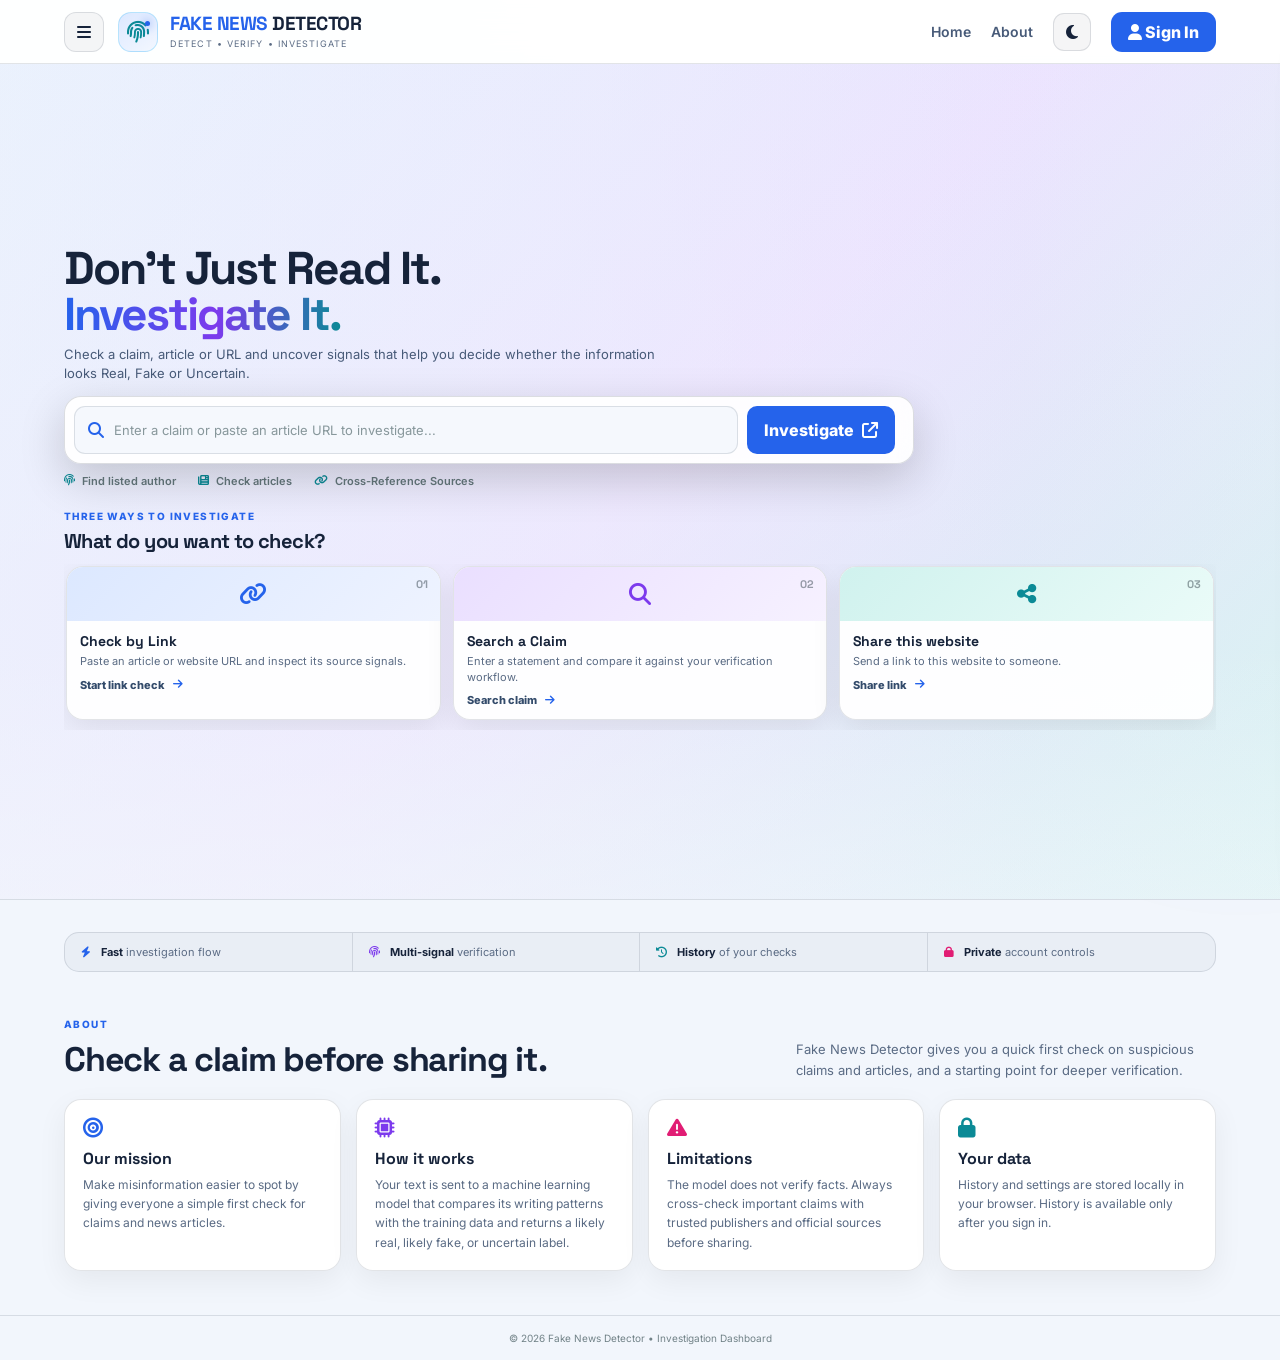
==== commit d3522702: "Update FakeCheck frontend and backend" ====
--- a/Frontend/index.html
+++ b/Frontend/index.html
@@ -122,11 +122,6 @@
       <div class="hero-overlay"></div>
 
       <div class="hero-content">
-
-        <div class="eyebrow">
-          <span class="live-dot"></span>
-          OSINT • ARTICLE CHECK • SOURCE CHECK
-        </div>
 
         <h1 id="heroTitle">
           Don't Just Read It.
@@ -160,18 +155,18 @@
         </div>
 
         <div class="quick-tools">
-          <span>
+          <button class="quick-tool" id="quickAuthorshipButton" type="button">
             <i class="fa-solid fa-fingerprint"></i>
-            <span id="quickAuthorship">Check Authorship</span>
-          </span>
-          <span>
+            <span id="quickAuthorship">Find listed author</span>
+          </button>
+          <button class="quick-tool" id="quickArticlesButton" type="button">
             <i class="fa-solid fa-newspaper"></i>
             <span id="quickArticles">Check articles</span>
-          </span>
-          <span>
+          </button>
+          <button class="quick-tool" id="quickSourcesButton" type="button">
             <i class="fa-solid fa-link"></i>
             <span id="quickSources">Cross-Reference Sources</span>
-          </span>
+          </button>
         </div>
 
       </div>
@@ -182,11 +177,10 @@
         <div class="section-heading">
           <div>
             <span class="section-kicker" id="methodsKicker">THREE WAYS TO INVESTIGATE</span>
-            <h2 id="methodsTitle">Choose your evidence.</h2>
+            <h2 id="methodsTitle">What do you want to check?</h2>
           </div>
           <p id="methodsDescription">
-            Each route starts a different type of verification
-            workflow. Click a card to use it.
+            Choose a link, claim, or sharing option.
           </p>
         </div>
 
@@ -243,10 +237,10 @@
               <span class="image-number">03</span>
             </div>
             <div class="method-body">
-              <h3 id="shareTitle">Check by Sharing</h3>
-              <p id="shareDescription">Share a claim into the detector workflow from your device.</p>
+              <h3 id="shareTitle">Share this website</h3>
+              <p id="shareDescription">Send a link to this website to someone.</p>
               <button class="card-action" type="button">
-                <span id="shareAction">Share to check</span>
+                <span id="shareAction">Share link</span>
                 <i class="fa-solid fa-arrow-right"></i>
               </button>
             </div>
@@ -260,7 +254,7 @@
 
 
     <!-- ================= RESULT POPUP ================= -->
-    <div class="result-backdrop" id="resultSection" aria-hidden="true">
+    <div class="result-backdrop hidden" id="resultSection" aria-hidden="true">
 
       <div class="result-popup" id="resultPopup" role="dialog" aria-modal="true" aria-labelledby="resultTitle">
 
@@ -275,11 +269,23 @@
           </div>
 
           <div>
-            <span class="result-badge" id="resultBadge">ANALYZING</span>
-            <h2 id="resultTitle">Analyzing...</h2>
-            <p id="signalText">Sending the news text to the Python ML backend.</p>
-          </div>
-
+            <span class="result-badge" id="resultBadge">RESULT</span>
+            <h2 id="resultTitle">Check result</h2>
+            <p id="signalText">Your result appears here after you run a check.</p>
+          </div>
+
+        </div>
+
+        <div class="model-confidence hidden" id="confidenceBlock">
+          <div class="confidence-heading">
+            <strong>Model confidence</strong>
+            <strong id="confidenceText">--%</strong>
+          </div>
+          <div class="confidence-track" role="progressbar" aria-label="Relative model confidence" aria-valuemin="0"
+            aria-valuemax="100" aria-valuenow="0">
+            <span id="confidenceBar"></span>
+          </div>
+          <small>Relative model score, not a calibrated probability or proof of truth.</small>
         </div>
 
         <section class="article-details hidden" id="articleDetails" aria-label="Fetched article details">
@@ -287,8 +293,13 @@
             <span id="publisherLabel">Publisher</span>
             <strong id="articlePublisher"></strong>
           </div>
+          <div class="article-detail-row">
+            <span id="authorLabel">Listed author</span>
+            <strong id="articleAuthor">No author metadata found</strong>
+          </div>
           <h3 id="articleTitle"></h3>
-          <a class="article-source-link" id="articleSourceLink" target="_blank" rel="noopener noreferrer">Open original article</a>
+          <a class="article-source-link" id="articleSourceLink" target="_blank" rel="noopener noreferrer">Open original
+            article</a>
           <span class="article-preview-label" id="articlePreviewLabel">Extracted text preview</span>
           <p id="articlePreview"></p>
         </section>
@@ -298,8 +309,8 @@
         <div class="result-note">
           <i class="fa-solid fa-circle-info"></i>
           <div class="result-note-copy">
-            <span id="actionText">Please wait while the trained model processes the input.</span>
-            <strong class="ai-disclaimer" id="aiDisclaimer">AI can make mistakes. Verify important claims with trusted sources.</strong>
+            <span id="actionText">Enter a claim or article URL and select Investigate.</span>
+            <strong class="ai-disclaimer" id="aiDisclaimer">Please check reliable sources before trusting or sharing a claim.</strong>
           </div>
         </div>
 
@@ -345,7 +356,7 @@
       <div class="section-heading">
         <div>
           <span class="section-kicker">ABOUT</span>
-          <h2>Built to help you pause before you share.</h2>
+          <h2>Check a claim before sharing it.</h2>
         </div>
         <p>
           Fake News Detector gives you a quick first check on suspicious
--- a/Frontend/style.css
+++ b/Frontend/style.css
@@ -578,6 +578,26 @@
   gap: 7px;
 }
 
+.quick-tools .quick-tool {
+  display: flex;
+  align-items: center;
+  gap: 7px;
+  padding: 0;
+  border: 0;
+  background: transparent;
+  color: inherit;
+  text-align: left;
+}
+
+.quick-tools .quick-tool:hover {
+  color: var(--text);
+}
+
+.quick-tools .quick-tool:focus-visible {
+  outline: 2px solid var(--cyan);
+  outline-offset: 3px;
+}
+
 .quick-tools i {
   color: var(--cyan);
 }
@@ -801,47 +821,6 @@
   width: 100px;
   height: 100px;
   transform: rotate(35deg) scaleY(.55);
-}
-
-.scan-line {
-  position: absolute;
-  width: 120px;
-  height: 1px;
-  background: var(--gold);
-  box-shadow: 0 0 12px var(--gold);
-  animation: scan 2.4s infinite ease-in-out;
-}
-
-@keyframes scan {
-
-  0%,
-  100% {
-    transform: translateY(-34px);
-    opacity: .2;
-  }
-
-  50% {
-    transform: translateY(34px);
-    opacity: .8;
-  }
-}
-
-.corner {
-  position: absolute;
-  width: 18px;
-  height: 18px;
-  border-color: rgba(37, 99, 235, .65);
-  border-style: solid;
-}
-
-.c1 {
-  border-width: 2px 0 0 2px;
-  transform: translate(-40px, -26px);
-}
-
-.c2 {
-  border-width: 0 2px 2px 0;
-  transform: translate(40px, 26px);
 }
 
 .search-rays {
@@ -1791,18 +1770,7 @@
     border-bottom: 0;
   }
 
-  .result-top {
-    align-items: flex-start;
-    flex-direction: column;
-  }
-
-  .settings-action-modal {
-    padding: 22px;
-  }
-}
-
-
-/* ================= RESULT POPUP ================= */
+}
 
 .result-backdrop {
   position: fixed;
@@ -1813,15 +1781,16 @@
   padding: 20px;
   background: rgba(22, 35, 58, .42);
   backdrop-filter: blur(10px);
-  -webkit-backdrop-filter: blur(10px);
   opacity: 0;
   visibility: hidden;
-  transition: .25s ease;
+  pointer-events: none;
+  transition: opacity .25s ease, visibility .25s ease;
 }
 
 .result-backdrop.show {
   opacity: 1;
   visibility: visible;
+  pointer-events: auto;
 }
 
 .result-popup {
@@ -1891,6 +1860,7 @@
   color: var(--text);
 }
 
+
 .result-popup.real .result-head h2 {
   color: var(--green);
 }
@@ -1907,6 +1877,43 @@
   color: var(--muted);
   font-size: 13px;
   line-height: 1.45;
+}
+
+.model-confidence {
+  margin: 18px 0 14px;
+}
+
+.confidence-heading {
+  display: flex;
+  justify-content: space-between;
+  gap: 12px;
+  margin-bottom: 8px;
+  color: var(--text);
+  font-size: 12px;
+}
+
+.confidence-track {
+  height: 9px;
+  overflow: hidden;
+  border-radius: 99px;
+  background: rgba(22, 35, 58, .1);
+}
+
+.confidence-track span {
+  display: block;
+  width: 0;
+  height: 100%;
+  border-radius: inherit;
+  background: linear-gradient(90deg, var(--cyan), var(--gold));
+  transition: width .4s ease;
+}
+
+.model-confidence small {
+  display: block;
+  margin-top: 7px;
+  color: var(--muted);
+  font-size: 10px;
+  line-height: 1.4;
 }
 
 .article-details {
@@ -2148,6 +2155,10 @@
 
 .hero .method-grid {
   gap: 12px;
+  grid-template-columns: repeat(3, minmax(210px, 1fr));
+  overflow-x: auto;
+  overscroll-behavior-x: contain;
+  padding: 2px 2px 10px;
 }
 
 .hero .method-card:hover {
@@ -2265,8 +2276,7 @@
 
 @media (max-height: 760px) {
 
-  .hero-description,
-  .quick-tools {
+  .hero-description {
     display: none;
   }
 
@@ -2279,12 +2289,12 @@
   }
 
   .hero .method-grid {
-    grid-template-columns: repeat(2, 1fr);
+    grid-template-columns: repeat(3, minmax(210px, 1fr));
     gap: 10px;
-  }
-
-  .hero .method-body p,
-  .quick-tools {
+    overflow-x: auto;
+  }
+
+  .hero .method-body p {
     display: none;
   }
 
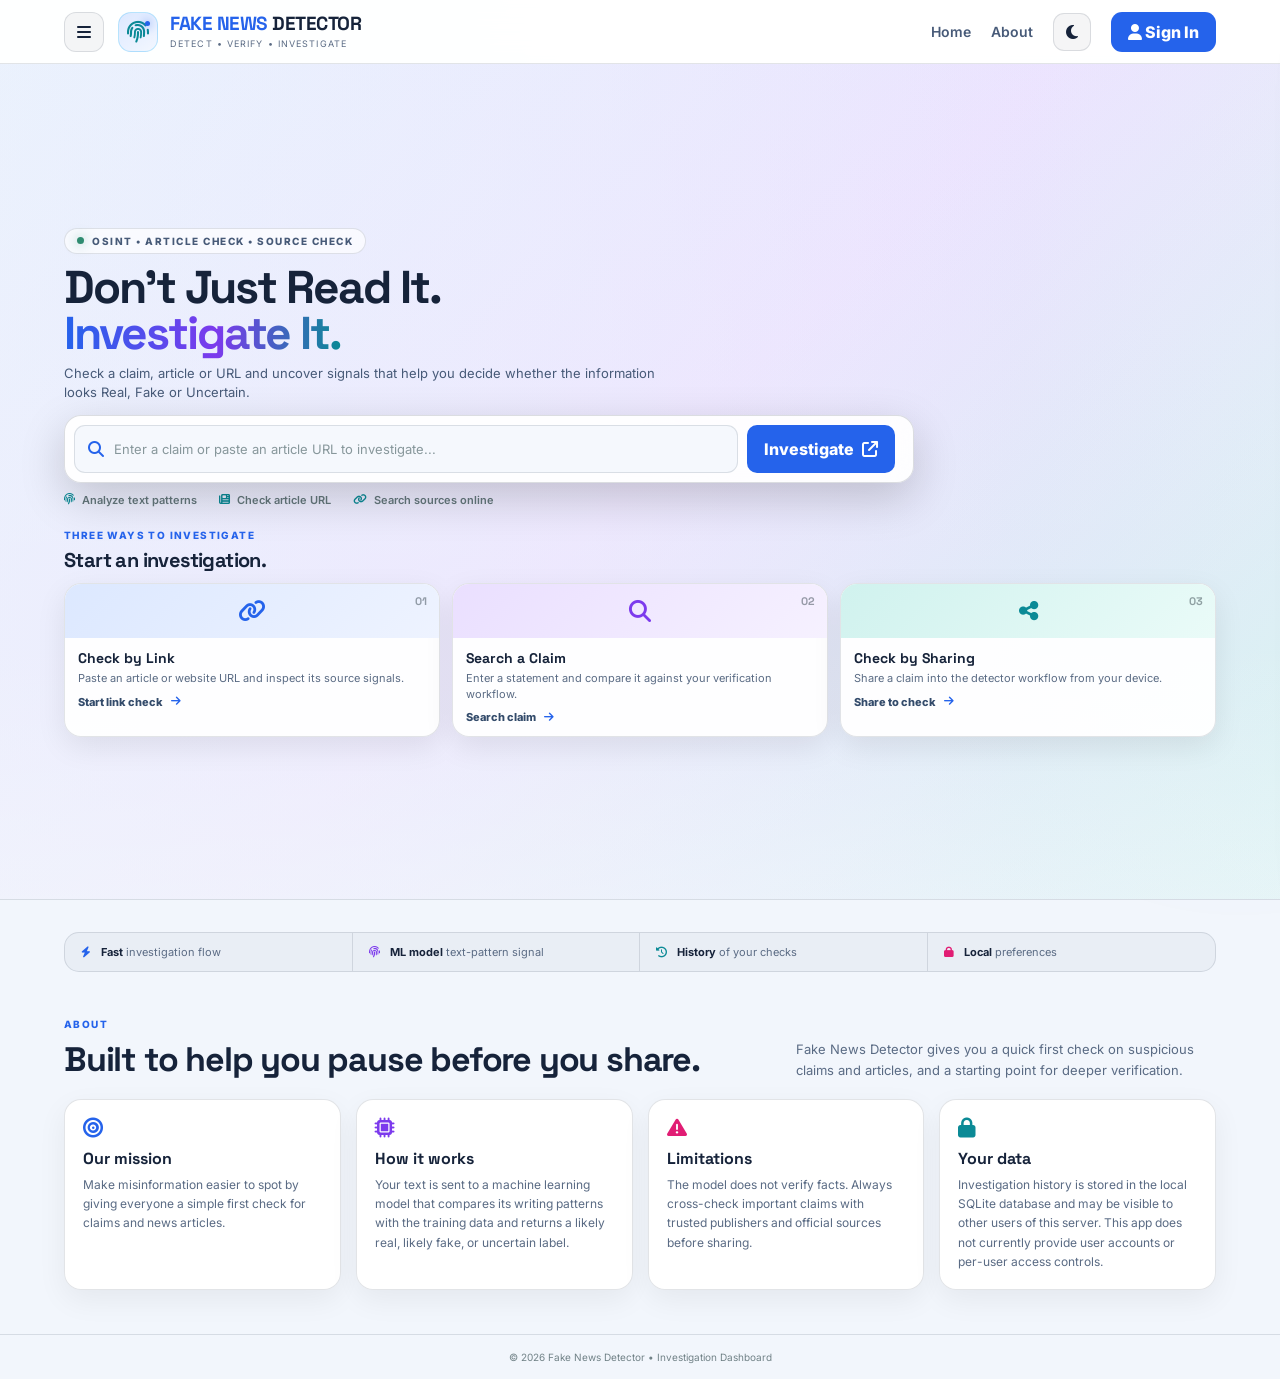
==== commit 1ccef278: "add database" ====
--- a/Frontend/index.html
+++ b/Frontend/index.html
@@ -53,6 +53,7 @@
       <button class="avatar hidden" id="avatarBtn" type="button" aria-label="Open settings">
         <span id="avatarLetter">U</span>
       </button>
+
     </nav>
 
   </header>
@@ -86,7 +87,7 @@
     </div>
 
     <div class="sidebar-section">
-      <p id="sidebarAccountLabel">Account</p>
+      <p id="sidebarAccountLabel">Preferences</p>
 
       <button class="side-link" data-section="settings">
         <i class="fa-solid fa-sliders"></i>
@@ -99,7 +100,6 @@
       </button>
     </div>
 
-    <!-- Only visible after login -->
     <div class="sidebar-bottom hidden" id="sidebarBottom">
       <button class="side-link logout" id="logoutBtn">
         <i class="fa-solid fa-arrow-right-from-bracket"></i>
@@ -122,6 +122,11 @@
       <div class="hero-overlay"></div>
 
       <div class="hero-content">
+
+        <div class="eyebrow">
+          <span class="live-dot"></span>
+          OSINT • ARTICLE CHECK • SOURCE CHECK
+        </div>
 
         <h1 id="heroTitle">
           Don't Just Read It.
@@ -155,17 +160,17 @@
         </div>
 
         <div class="quick-tools">
-          <button class="quick-tool" id="quickAuthorshipButton" type="button">
+          <button class="quick-tool" type="button" data-tool="text">
             <i class="fa-solid fa-fingerprint"></i>
-            <span id="quickAuthorship">Find listed author</span>
+            <span id="quickAuthorship">Analyze text patterns</span>
           </button>
-          <button class="quick-tool" id="quickArticlesButton" type="button">
+          <button class="quick-tool" type="button" data-tool="article">
             <i class="fa-solid fa-newspaper"></i>
             <span id="quickArticles">Check articles</span>
           </button>
-          <button class="quick-tool" id="quickSourcesButton" type="button">
+          <button class="quick-tool" type="button" data-tool="sources">
             <i class="fa-solid fa-link"></i>
-            <span id="quickSources">Cross-Reference Sources</span>
+            <span id="quickSources">Search sources online</span>
           </button>
         </div>
 
@@ -177,10 +182,11 @@
         <div class="section-heading">
           <div>
             <span class="section-kicker" id="methodsKicker">THREE WAYS TO INVESTIGATE</span>
-            <h2 id="methodsTitle">What do you want to check?</h2>
+            <h2 id="methodsTitle">Start an investigation.</h2>
           </div>
           <p id="methodsDescription">
-            Choose a link, claim, or sharing option.
+            Analyze text or an article URL with the model, or share this app.
+            The model provides a signal, not verified evidence.
           </p>
         </div>
 
@@ -237,10 +243,10 @@
               <span class="image-number">03</span>
             </div>
             <div class="method-body">
-              <h3 id="shareTitle">Share this website</h3>
-              <p id="shareDescription">Send a link to this website to someone.</p>
+              <h3 id="shareTitle">Check by Sharing</h3>
+              <p id="shareDescription">Share a claim into the detector workflow from your device.</p>
               <button class="card-action" type="button">
-                <span id="shareAction">Share link</span>
+                <span id="shareAction">Share to check</span>
                 <i class="fa-solid fa-arrow-right"></i>
               </button>
             </div>
@@ -254,7 +260,7 @@
 
 
     <!-- ================= RESULT POPUP ================= -->
-    <div class="result-backdrop hidden" id="resultSection" aria-hidden="true">
+    <div class="result-backdrop" id="resultSection" aria-hidden="true">
 
       <div class="result-popup" id="resultPopup" role="dialog" aria-modal="true" aria-labelledby="resultTitle">
 
@@ -269,48 +275,62 @@
           </div>
 
           <div>
-            <span class="result-badge" id="resultBadge">RESULT</span>
-            <h2 id="resultTitle">Check result</h2>
-            <p id="signalText">Your result appears here after you run a check.</p>
-          </div>
-
-        </div>
-
-        <div class="model-confidence hidden" id="confidenceBlock">
+            <span class="result-badge" id="resultBadge">ANALYZING</span>
+            <h2 id="resultTitle">Analyzing...</h2>
+            <p id="signalText">Sending the news text to the Python ML backend.</p>
+          </div>
+
+        </div>
+
+        <section class="confidence-card hidden" id="confidenceCard" aria-label="Model confidence">
           <div class="confidence-heading">
-            <strong>Model confidence</strong>
-            <strong id="confidenceText">--%</strong>
-          </div>
-          <div class="confidence-track" role="progressbar" aria-label="Relative model confidence" aria-valuemin="0"
-            aria-valuemax="100" aria-valuenow="0">
+            <div>
+              <span class="confidence-label">MODEL CONFIDENCE</span>
+              <p>Estimated confidence in this model label</p>
+            </div>
+            <strong id="confidenceValue">--%</strong>
+          </div>
+          <div
+            class="confidence-track"
+            id="confidenceTrack"
+            role="progressbar"
+            aria-label="Estimated model confidence"
+            aria-valuemin="0"
+            aria-valuemax="100"
+            aria-valuenow="0"
+          >
             <span id="confidenceBar"></span>
           </div>
-          <small>Relative model score, not a calibrated probability or proof of truth.</small>
-        </div>
+          <small>This is not prediction accuracy or independent fact verification.</small>
+        </section>
 
         <section class="article-details hidden" id="articleDetails" aria-label="Fetched article details">
           <div class="article-detail-row">
             <span id="publisherLabel">Publisher</span>
             <strong id="articlePublisher"></strong>
           </div>
-          <div class="article-detail-row">
-            <span id="authorLabel">Listed author</span>
-            <strong id="articleAuthor">No author metadata found</strong>
-          </div>
           <h3 id="articleTitle"></h3>
-          <a class="article-source-link" id="articleSourceLink" target="_blank" rel="noopener noreferrer">Open original
-            article</a>
+          <a class="article-source-link" id="articleSourceLink" target="_blank" rel="noopener noreferrer">Open original article</a>
           <span class="article-preview-label" id="articlePreviewLabel">Extracted text preview</span>
           <p id="articlePreview"></p>
         </section>
 
+        <section class="evidence-results hidden" id="newsEvidence" aria-label="Related news coverage">
+          <div class="evidence-heading">
+            <h3>Related news coverage</h3>
+            <span>Not a fact-check verdict</span>
+          </div>
+          <p id="evidenceStatus"></p>
+          <ul id="evidenceList"></ul>
+        </section>
+
         <ul class="result-checks" id="resultChecks"></ul>
 
         <div class="result-note">
           <i class="fa-solid fa-circle-info"></i>
           <div class="result-note-copy">
-            <span id="actionText">Enter a claim or article URL and select Investigate.</span>
-            <strong class="ai-disclaimer" id="aiDisclaimer">Please check reliable sources before trusting or sharing a claim.</strong>
+            <span id="actionText">Please wait while the trained model processes the input.</span>
+            <strong class="ai-disclaimer" id="aiDisclaimer">AI can make mistakes. Verify important claims with trusted sources.</strong>
           </div>
         </div>
 
@@ -334,7 +354,7 @@
 
       <div>
         <i class="fa-solid fa-fingerprint"></i>
-        <span><b id="multiText">Multi-signal</b> <span id="multiDescription">verification</span></span>
+        <span><b id="multiText">ML model</b> <span id="multiDescription">text-pattern signal</span></span>
       </div>
 
       <div>
@@ -344,7 +364,7 @@
 
       <div>
         <i class="fa-solid fa-lock"></i>
-        <span><b id="privateText">Private</b> <span id="privateDescription">account controls</span></span>
+        <span><b id="privateText">Local</b> <span id="privateDescription">preferences</span></span>
       </div>
 
     </section>
@@ -356,7 +376,7 @@
       <div class="section-heading">
         <div>
           <span class="section-kicker">ABOUT</span>
-          <h2>Check a claim before sharing it.</h2>
+          <h2>Built to help you pause before you share.</h2>
         </div>
         <p>
           Fake News Detector gives you a quick first check on suspicious
@@ -390,7 +410,7 @@
         <article class="about-card">
           <i class="fa-solid fa-lock"></i>
           <h3>Your data</h3>
-          <p>History and settings are stored locally in your browser. History is available only after you sign in.</p>
+          <p>Investigation history is stored in the local SQLite database and may be visible to other users of this server. This app does not currently provide user accounts or per-user access controls.</p>
         </article>
 
       </div>
@@ -417,13 +437,12 @@
 
         <span class="section-kicker">CASE FILE ACCESS</span>
 
-        <h2 id="authHeading">Welcome back</h2>
-
-        <p class="auth-subtitle" id="authSubtitle">Login to continue your investigations.</p>
+        <h2 id="authHeading">Sign In</h2>
+
+        <p class="auth-subtitle" id="authSubtitle">Sign in to your account.</p>
 
         <form id="authForm">
 
-          <!-- NAME -->
           <label id="nameField" class="field hidden">
             <span id="nameLabel">Full name</span>
             <div>
@@ -432,7 +451,6 @@
             </div>
           </label>
 
-          <!-- EMAIL -->
           <label class="field">
             <span id="emailLabel">Email</span>
             <div>
@@ -441,7 +459,6 @@
             </div>
           </label>
 
-          <!-- PASSWORD -->
           <label class="field">
             <span id="passwordLabel">Password</span>
             <div>
@@ -450,12 +467,11 @@
             </div>
           </label>
 
-          <!-- CONFIRM PASSWORD -->
           <label id="confirmField" class="field hidden">
             <span id="confirmLabel">Confirm password</span>
             <div>
               <i class="fa-solid fa-shield-halved"></i>
-              <input id="authConfirmPassword" type="password" placeholder="Repeat password" />
+              <input id="authConfirmPassword" type="password" placeholder="Repeat your password" />
             </div>
           </label>
 
@@ -502,27 +518,6 @@
 
     <div class="settings-groups">
 
-      <!-- ACCOUNT -->
-      <div class="settings-group">
-        <div class="group-label" id="accountGroupLabel">Account &amp; preferences</div>
-
-        <div class="setting-item">
-          <div>
-            <b id="manageAccountText">Manage account</b>
-            <small id="manageAccountDescription">Update profile, login access and saved investigations.</small>
-          </div>
-          <button type="button" class="setting-action" data-setting-action="account" id="accountOpenBtn">Open</button>
-        </div>
-
-        <div class="setting-item">
-          <div>
-            <b id="managePasswordText">Manage password</b>
-            <small id="managePasswordDescription">Change your password and recovery settings.</small>
-          </div>
-          <button type="button" class="setting-action" data-setting-action="password">Edit</button>
-        </div>
-      </div>
-
       <!-- APPEARANCE -->
       <div class="settings-group">
         <div class="group-label" id="appearanceGroupLabel">Appearance</div>
@@ -582,7 +577,7 @@
 
     <div class="setting-note">
       <i class="fa-solid fa-circle-info"></i>
-      <span id="settingNoteText">These settings are stored locally in your browser.</span>
+      <span id="settingNoteText">Preferences are stored in this browser. Investigation history is stored on this server and is not separated by user accounts.</span>
     </div>
 
   </div>
--- a/Frontend/style.css
+++ b/Frontend/style.css
@@ -578,28 +578,76 @@
   gap: 7px;
 }
 
-.quick-tools .quick-tool {
-  display: flex;
+.quick-tool {
+  display: inline-flex;
   align-items: center;
   gap: 7px;
   padding: 0;
   border: 0;
   background: transparent;
   color: inherit;
-  text-align: left;
-}
-
-.quick-tools .quick-tool:hover {
-  color: var(--text);
-}
-
-.quick-tools .quick-tool:focus-visible {
+  font: inherit;
+  cursor: pointer;
+}
+
+.quick-tool:hover {
+  color: var(--cyan);
+}
+
+.quick-tool:focus-visible {
   outline: 2px solid var(--cyan);
   outline-offset: 3px;
 }
 
 .quick-tools i {
   color: var(--cyan);
+}
+
+.evidence-results {
+  margin: 16px 0;
+  padding: 14px;
+  border: 1px solid var(--line, #d6e0e5);
+  border-radius: 14px;
+  background: rgba(255, 255, 255, .72);
+}
+
+.evidence-heading {
+  display: flex;
+  flex-wrap: wrap;
+  align-items: baseline;
+  justify-content: space-between;
+  gap: 8px;
+}
+
+.evidence-heading h3 {
+  margin: 0;
+}
+
+.evidence-heading span,
+#evidenceStatus,
+#evidenceList li span,
+#evidenceList li small {
+  color: #64777c;
+  font-size: 12px;
+}
+
+#evidenceList {
+  display: grid;
+  gap: 10px;
+  margin: 10px 0 0;
+  padding-left: 20px;
+}
+
+#evidenceList li a {
+  font-weight: 700;
+}
+
+#evidenceList li p {
+  margin: 4px 0;
+}
+
+body.dark .evidence-results {
+  background: rgba(20, 30, 48, .8);
 }
 
 
@@ -821,6 +869,47 @@
   width: 100px;
   height: 100px;
   transform: rotate(35deg) scaleY(.55);
+}
+
+.scan-line {
+  position: absolute;
+  width: 120px;
+  height: 1px;
+  background: var(--gold);
+  box-shadow: 0 0 12px var(--gold);
+  animation: scan 2.4s infinite ease-in-out;
+}
+
+@keyframes scan {
+
+  0%,
+  100% {
+    transform: translateY(-34px);
+    opacity: .2;
+  }
+
+  50% {
+    transform: translateY(34px);
+    opacity: .8;
+  }
+}
+
+.corner {
+  position: absolute;
+  width: 18px;
+  height: 18px;
+  border-color: rgba(37, 99, 235, .65);
+  border-style: solid;
+}
+
+.c1 {
+  border-width: 2px 0 0 2px;
+  transform: translate(-40px, -26px);
+}
+
+.c2 {
+  border-width: 0 2px 2px 0;
+  transform: translate(40px, 26px);
 }
 
 .search-rays {
@@ -1770,7 +1859,18 @@
     border-bottom: 0;
   }
 
-}
+  .result-top {
+    align-items: flex-start;
+    flex-direction: column;
+  }
+
+  .settings-action-modal {
+    padding: 22px;
+  }
+}
+
+
+/* ================= RESULT POPUP ================= */
 
 .result-backdrop {
   position: fixed;
@@ -1781,16 +1881,15 @@
   padding: 20px;
   background: rgba(22, 35, 58, .42);
   backdrop-filter: blur(10px);
+  -webkit-backdrop-filter: blur(10px);
   opacity: 0;
   visibility: hidden;
-  pointer-events: none;
-  transition: opacity .25s ease, visibility .25s ease;
+  transition: .25s ease;
 }
 
 .result-backdrop.show {
   opacity: 1;
   visibility: visible;
-  pointer-events: auto;
 }
 
 .result-popup {
@@ -1860,7 +1959,6 @@
   color: var(--text);
 }
 
-
 .result-popup.real .result-head h2 {
   color: var(--green);
 }
@@ -1879,23 +1977,47 @@
   line-height: 1.45;
 }
 
-.model-confidence {
+.confidence-card {
   margin: 18px 0 14px;
+  padding: 15px 17px;
+  border: 1px solid rgba(11, 138, 150, .2);
+  border-radius: 16px;
+  background: linear-gradient(135deg, rgba(11, 138, 150, .08), rgba(37, 99, 235, .045));
 }
 
 .confidence-heading {
   display: flex;
+  align-items: center;
   justify-content: space-between;
   gap: 12px;
-  margin-bottom: 8px;
+  margin-bottom: 11px;
+}
+
+.confidence-label {
+  color: var(--muted);
+  font-size: 10px;
+  font-weight: 800;
+  letter-spacing: .12em;
+}
+
+.confidence-heading p {
+  margin-top: 3px;
   color: var(--text);
   font-size: 12px;
+  font-weight: 600;
+}
+
+.confidence-heading strong {
+  color: var(--cyan);
+  font-family: "Space Grotesk", sans-serif;
+  font-size: 25px;
+  line-height: 1;
 }
 
 .confidence-track {
-  height: 9px;
+  height: 8px;
   overflow: hidden;
-  border-radius: 99px;
+  border-radius: 999px;
   background: rgba(22, 35, 58, .1);
 }
 
@@ -1904,16 +2026,32 @@
   width: 0;
   height: 100%;
   border-radius: inherit;
-  background: linear-gradient(90deg, var(--cyan), var(--gold));
-  transition: width .4s ease;
-}
-
-.model-confidence small {
+  background: linear-gradient(90deg, var(--cyan), #38BDF8);
+  transition: width .45s ease;
+}
+
+.confidence-card small {
   display: block;
-  margin-top: 7px;
+  margin-top: 9px;
   color: var(--muted);
   font-size: 10px;
-  line-height: 1.4;
+  line-height: 1.45;
+}
+
+.result-popup.real .confidence-heading strong {
+  color: var(--green);
+}
+
+.result-popup.fake .confidence-heading strong {
+  color: var(--red);
+}
+
+.result-popup.uncertain .confidence-heading strong {
+  color: var(--cyan);
+}
+
+.confidence-card.hidden {
+  display: none;
 }
 
 .article-details {
@@ -2155,10 +2293,6 @@
 
 .hero .method-grid {
   gap: 12px;
-  grid-template-columns: repeat(3, minmax(210px, 1fr));
-  overflow-x: auto;
-  overscroll-behavior-x: contain;
-  padding: 2px 2px 10px;
 }
 
 .hero .method-card:hover {
@@ -2276,7 +2410,8 @@
 
 @media (max-height: 760px) {
 
-  .hero-description {
+  .hero-description,
+  .quick-tools {
     display: none;
   }
 
@@ -2289,12 +2424,12 @@
   }
 
   .hero .method-grid {
-    grid-template-columns: repeat(3, minmax(210px, 1fr));
+    grid-template-columns: repeat(2, 1fr);
     gap: 10px;
-    overflow-x: auto;
-  }
-
-  .hero .method-body p {
+  }
+
+  .hero .method-body p,
+  .quick-tools {
     display: none;
   }
 
@@ -2303,4 +2438,3 @@
   }
 
 }
-
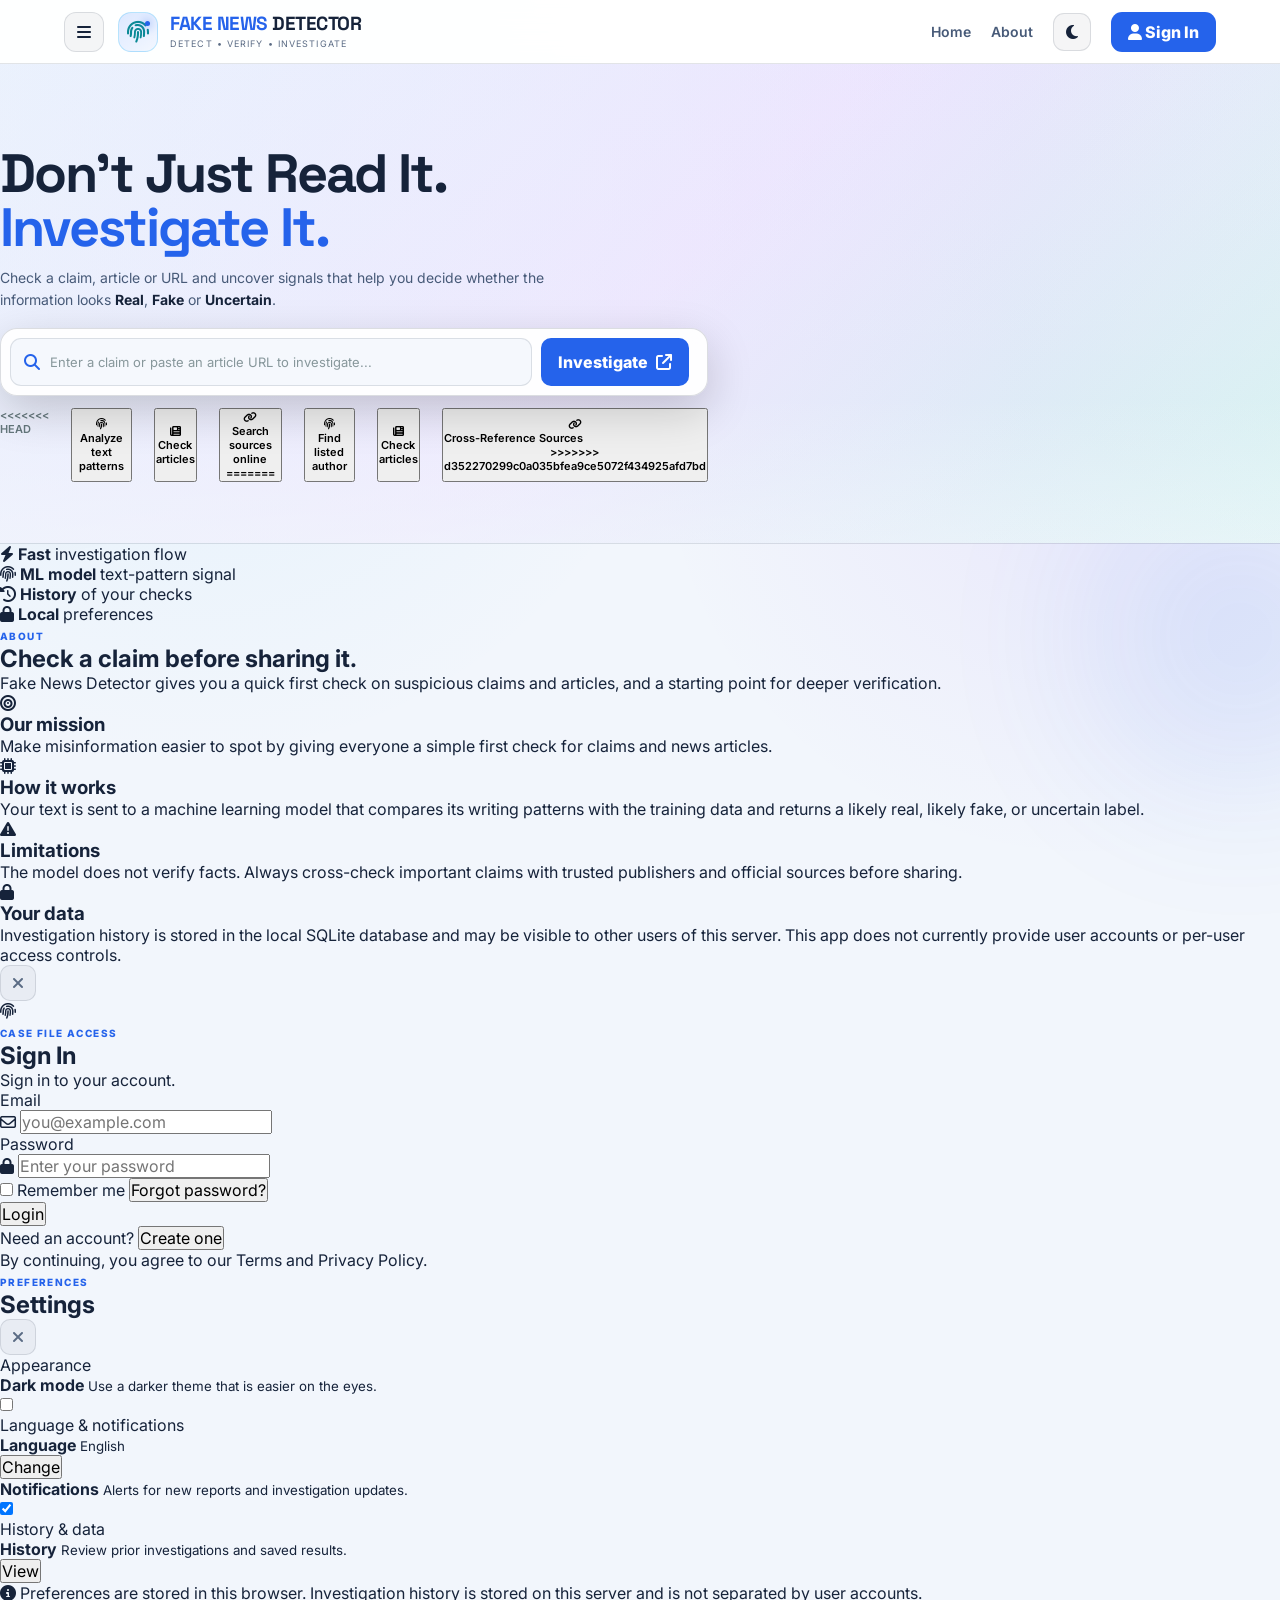
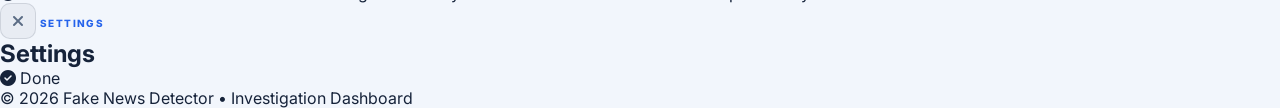
==== commit 9bab47e8: "Merge branch 'main' of https://github.com/djshsj65-ops/NewsDetector" ====
--- a/Frontend/index.html
+++ b/Frontend/index.html
@@ -122,11 +122,6 @@
       <div class="hero-overlay"></div>
 
       <div class="hero-content">
-
-        <div class="eyebrow">
-          <span class="live-dot"></span>
-          OSINT • ARTICLE CHECK • SOURCE CHECK
-        </div>
 
         <h1 id="heroTitle">
           Don't Just Read It.
@@ -160,6 +155,7 @@
         </div>
 
         <div class="quick-tools">
+<<<<<<< HEAD
           <button class="quick-tool" type="button" data-tool="text">
             <i class="fa-solid fa-fingerprint"></i>
             <span id="quickAuthorship">Analyze text patterns</span>
@@ -171,6 +167,19 @@
           <button class="quick-tool" type="button" data-tool="sources">
             <i class="fa-solid fa-link"></i>
             <span id="quickSources">Search sources online</span>
+=======
+          <button class="quick-tool" id="quickAuthorshipButton" type="button">
+            <i class="fa-solid fa-fingerprint"></i>
+            <span id="quickAuthorship">Find listed author</span>
+          </button>
+          <button class="quick-tool" id="quickArticlesButton" type="button">
+            <i class="fa-solid fa-newspaper"></i>
+            <span id="quickArticles">Check articles</span>
+          </button>
+          <button class="quick-tool" id="quickSourcesButton" type="button">
+            <i class="fa-solid fa-link"></i>
+            <span id="quickSources">Cross-Reference Sources</span>
+>>>>>>> d352270299c0a035bfea9ce5072f434925afd7bd
           </button>
         </div>
 
@@ -182,11 +191,18 @@
         <div class="section-heading">
           <div>
             <span class="section-kicker" id="methodsKicker">THREE WAYS TO INVESTIGATE</span>
+<<<<<<< HEAD
             <h2 id="methodsTitle">Start an investigation.</h2>
           </div>
           <p id="methodsDescription">
             Analyze text or an article URL with the model, or share this app.
             The model provides a signal, not verified evidence.
+=======
+            <h2 id="methodsTitle">What do you want to check?</h2>
+          </div>
+          <p id="methodsDescription">
+            Choose a link, claim, or sharing option.
+>>>>>>> d352270299c0a035bfea9ce5072f434925afd7bd
           </p>
         </div>
 
@@ -243,10 +259,10 @@
               <span class="image-number">03</span>
             </div>
             <div class="method-body">
-              <h3 id="shareTitle">Check by Sharing</h3>
-              <p id="shareDescription">Share a claim into the detector workflow from your device.</p>
+              <h3 id="shareTitle">Share this website</h3>
+              <p id="shareDescription">Send a link to this website to someone.</p>
               <button class="card-action" type="button">
-                <span id="shareAction">Share to check</span>
+                <span id="shareAction">Share link</span>
                 <i class="fa-solid fa-arrow-right"></i>
               </button>
             </div>
@@ -260,7 +276,7 @@
 
 
     <!-- ================= RESULT POPUP ================= -->
-    <div class="result-backdrop" id="resultSection" aria-hidden="true">
+    <div class="result-backdrop hidden" id="resultSection" aria-hidden="true">
 
       <div class="result-popup" id="resultPopup" role="dialog" aria-modal="true" aria-labelledby="resultTitle">
 
@@ -275,13 +291,14 @@
           </div>
 
           <div>
-            <span class="result-badge" id="resultBadge">ANALYZING</span>
-            <h2 id="resultTitle">Analyzing...</h2>
-            <p id="signalText">Sending the news text to the Python ML backend.</p>
-          </div>
-
-        </div>
-
+            <span class="result-badge" id="resultBadge">RESULT</span>
+            <h2 id="resultTitle">Check result</h2>
+            <p id="signalText">Your result appears here after you run a check.</p>
+          </div>
+
+        </div>
+
+<<<<<<< HEAD
         <section class="confidence-card hidden" id="confidenceCard" aria-label="Model confidence">
           <div class="confidence-heading">
             <div>
@@ -303,14 +320,32 @@
           </div>
           <small>This is not prediction accuracy or independent fact verification.</small>
         </section>
+=======
+        <div class="model-confidence hidden" id="confidenceBlock">
+          <div class="confidence-heading">
+            <strong>Model confidence</strong>
+            <strong id="confidenceText">--%</strong>
+          </div>
+          <div class="confidence-track" role="progressbar" aria-label="Relative model confidence" aria-valuemin="0"
+            aria-valuemax="100" aria-valuenow="0">
+            <span id="confidenceBar"></span>
+          </div>
+          <small>Relative model score, not a calibrated probability or proof of truth.</small>
+        </div>
+>>>>>>> d352270299c0a035bfea9ce5072f434925afd7bd
 
         <section class="article-details hidden" id="articleDetails" aria-label="Fetched article details">
           <div class="article-detail-row">
             <span id="publisherLabel">Publisher</span>
             <strong id="articlePublisher"></strong>
           </div>
+          <div class="article-detail-row">
+            <span id="authorLabel">Listed author</span>
+            <strong id="articleAuthor">No author metadata found</strong>
+          </div>
           <h3 id="articleTitle"></h3>
-          <a class="article-source-link" id="articleSourceLink" target="_blank" rel="noopener noreferrer">Open original article</a>
+          <a class="article-source-link" id="articleSourceLink" target="_blank" rel="noopener noreferrer">Open original
+            article</a>
           <span class="article-preview-label" id="articlePreviewLabel">Extracted text preview</span>
           <p id="articlePreview"></p>
         </section>
@@ -329,8 +364,8 @@
         <div class="result-note">
           <i class="fa-solid fa-circle-info"></i>
           <div class="result-note-copy">
-            <span id="actionText">Please wait while the trained model processes the input.</span>
-            <strong class="ai-disclaimer" id="aiDisclaimer">AI can make mistakes. Verify important claims with trusted sources.</strong>
+            <span id="actionText">Enter a claim or article URL and select Investigate.</span>
+            <strong class="ai-disclaimer" id="aiDisclaimer">Please check reliable sources before trusting or sharing a claim.</strong>
           </div>
         </div>
 
@@ -376,7 +411,7 @@
       <div class="section-heading">
         <div>
           <span class="section-kicker">ABOUT</span>
-          <h2>Built to help you pause before you share.</h2>
+          <h2>Check a claim before sharing it.</h2>
         </div>
         <p>
           Fake News Detector gives you a quick first check on suspicious
--- a/Frontend/style.css
+++ b/Frontend/style.css
@@ -578,14 +578,20 @@
   gap: 7px;
 }
 
+<<<<<<< HEAD
 .quick-tool {
   display: inline-flex;
+=======
+.quick-tools .quick-tool {
+  display: flex;
+>>>>>>> d352270299c0a035bfea9ce5072f434925afd7bd
   align-items: center;
   gap: 7px;
   padding: 0;
   border: 0;
   background: transparent;
   color: inherit;
+<<<<<<< HEAD
   font: inherit;
   cursor: pointer;
 }
@@ -595,6 +601,16 @@
 }
 
 .quick-tool:focus-visible {
+=======
+  text-align: left;
+}
+
+.quick-tools .quick-tool:hover {
+  color: var(--text);
+}
+
+.quick-tools .quick-tool:focus-visible {
+>>>>>>> d352270299c0a035bfea9ce5072f434925afd7bd
   outline: 2px solid var(--cyan);
   outline-offset: 3px;
 }
@@ -869,47 +885,6 @@
   width: 100px;
   height: 100px;
   transform: rotate(35deg) scaleY(.55);
-}
-
-.scan-line {
-  position: absolute;
-  width: 120px;
-  height: 1px;
-  background: var(--gold);
-  box-shadow: 0 0 12px var(--gold);
-  animation: scan 2.4s infinite ease-in-out;
-}
-
-@keyframes scan {
-
-  0%,
-  100% {
-    transform: translateY(-34px);
-    opacity: .2;
-  }
-
-  50% {
-    transform: translateY(34px);
-    opacity: .8;
-  }
-}
-
-.corner {
-  position: absolute;
-  width: 18px;
-  height: 18px;
-  border-color: rgba(37, 99, 235, .65);
-  border-style: solid;
-}
-
-.c1 {
-  border-width: 2px 0 0 2px;
-  transform: translate(-40px, -26px);
-}
-
-.c2 {
-  border-width: 0 2px 2px 0;
-  transform: translate(40px, 26px);
 }
 
 .search-rays {
@@ -1859,18 +1834,7 @@
     border-bottom: 0;
   }
 
-  .result-top {
-    align-items: flex-start;
-    flex-direction: column;
-  }
-
-  .settings-action-modal {
-    padding: 22px;
-  }
-}
-
-
-/* ================= RESULT POPUP ================= */
+}
 
 .result-backdrop {
   position: fixed;
@@ -1881,15 +1845,16 @@
   padding: 20px;
   background: rgba(22, 35, 58, .42);
   backdrop-filter: blur(10px);
-  -webkit-backdrop-filter: blur(10px);
   opacity: 0;
   visibility: hidden;
-  transition: .25s ease;
+  pointer-events: none;
+  transition: opacity .25s ease, visibility .25s ease;
 }
 
 .result-backdrop.show {
   opacity: 1;
   visibility: visible;
+  pointer-events: auto;
 }
 
 .result-popup {
@@ -1959,6 +1924,7 @@
   color: var(--text);
 }
 
+
 .result-popup.real .result-head h2 {
   color: var(--green);
 }
@@ -1977,16 +1943,22 @@
   line-height: 1.45;
 }
 
+<<<<<<< HEAD
 .confidence-card {
   margin: 18px 0 14px;
   padding: 15px 17px;
   border: 1px solid rgba(11, 138, 150, .2);
   border-radius: 16px;
   background: linear-gradient(135deg, rgba(11, 138, 150, .08), rgba(37, 99, 235, .045));
+=======
+.model-confidence {
+  margin: 18px 0 14px;
+>>>>>>> d352270299c0a035bfea9ce5072f434925afd7bd
 }
 
 .confidence-heading {
   display: flex;
+<<<<<<< HEAD
   align-items: center;
   justify-content: space-between;
   gap: 12px;
@@ -2018,6 +1990,19 @@
   height: 8px;
   overflow: hidden;
   border-radius: 999px;
+=======
+  justify-content: space-between;
+  gap: 12px;
+  margin-bottom: 8px;
+  color: var(--text);
+  font-size: 12px;
+}
+
+.confidence-track {
+  height: 9px;
+  overflow: hidden;
+  border-radius: 99px;
+>>>>>>> d352270299c0a035bfea9ce5072f434925afd7bd
   background: rgba(22, 35, 58, .1);
 }
 
@@ -2026,6 +2011,7 @@
   width: 0;
   height: 100%;
   border-radius: inherit;
+<<<<<<< HEAD
   background: linear-gradient(90deg, var(--cyan), #38BDF8);
   transition: width .45s ease;
 }
@@ -2052,6 +2038,18 @@
 
 .confidence-card.hidden {
   display: none;
+=======
+  background: linear-gradient(90deg, var(--cyan), var(--gold));
+  transition: width .4s ease;
+}
+
+.model-confidence small {
+  display: block;
+  margin-top: 7px;
+  color: var(--muted);
+  font-size: 10px;
+  line-height: 1.4;
+>>>>>>> d352270299c0a035bfea9ce5072f434925afd7bd
 }
 
 .article-details {
@@ -2293,6 +2291,10 @@
 
 .hero .method-grid {
   gap: 12px;
+  grid-template-columns: repeat(3, minmax(210px, 1fr));
+  overflow-x: auto;
+  overscroll-behavior-x: contain;
+  padding: 2px 2px 10px;
 }
 
 .hero .method-card:hover {
@@ -2410,8 +2412,7 @@
 
 @media (max-height: 760px) {
 
-  .hero-description,
-  .quick-tools {
+  .hero-description {
     display: none;
   }
 
@@ -2424,12 +2425,12 @@
   }
 
   .hero .method-grid {
-    grid-template-columns: repeat(2, 1fr);
+    grid-template-columns: repeat(3, minmax(210px, 1fr));
     gap: 10px;
-  }
-
-  .hero .method-body p,
-  .quick-tools {
+    overflow-x: auto;
+  }
+
+  .hero .method-body p {
     display: none;
   }
 
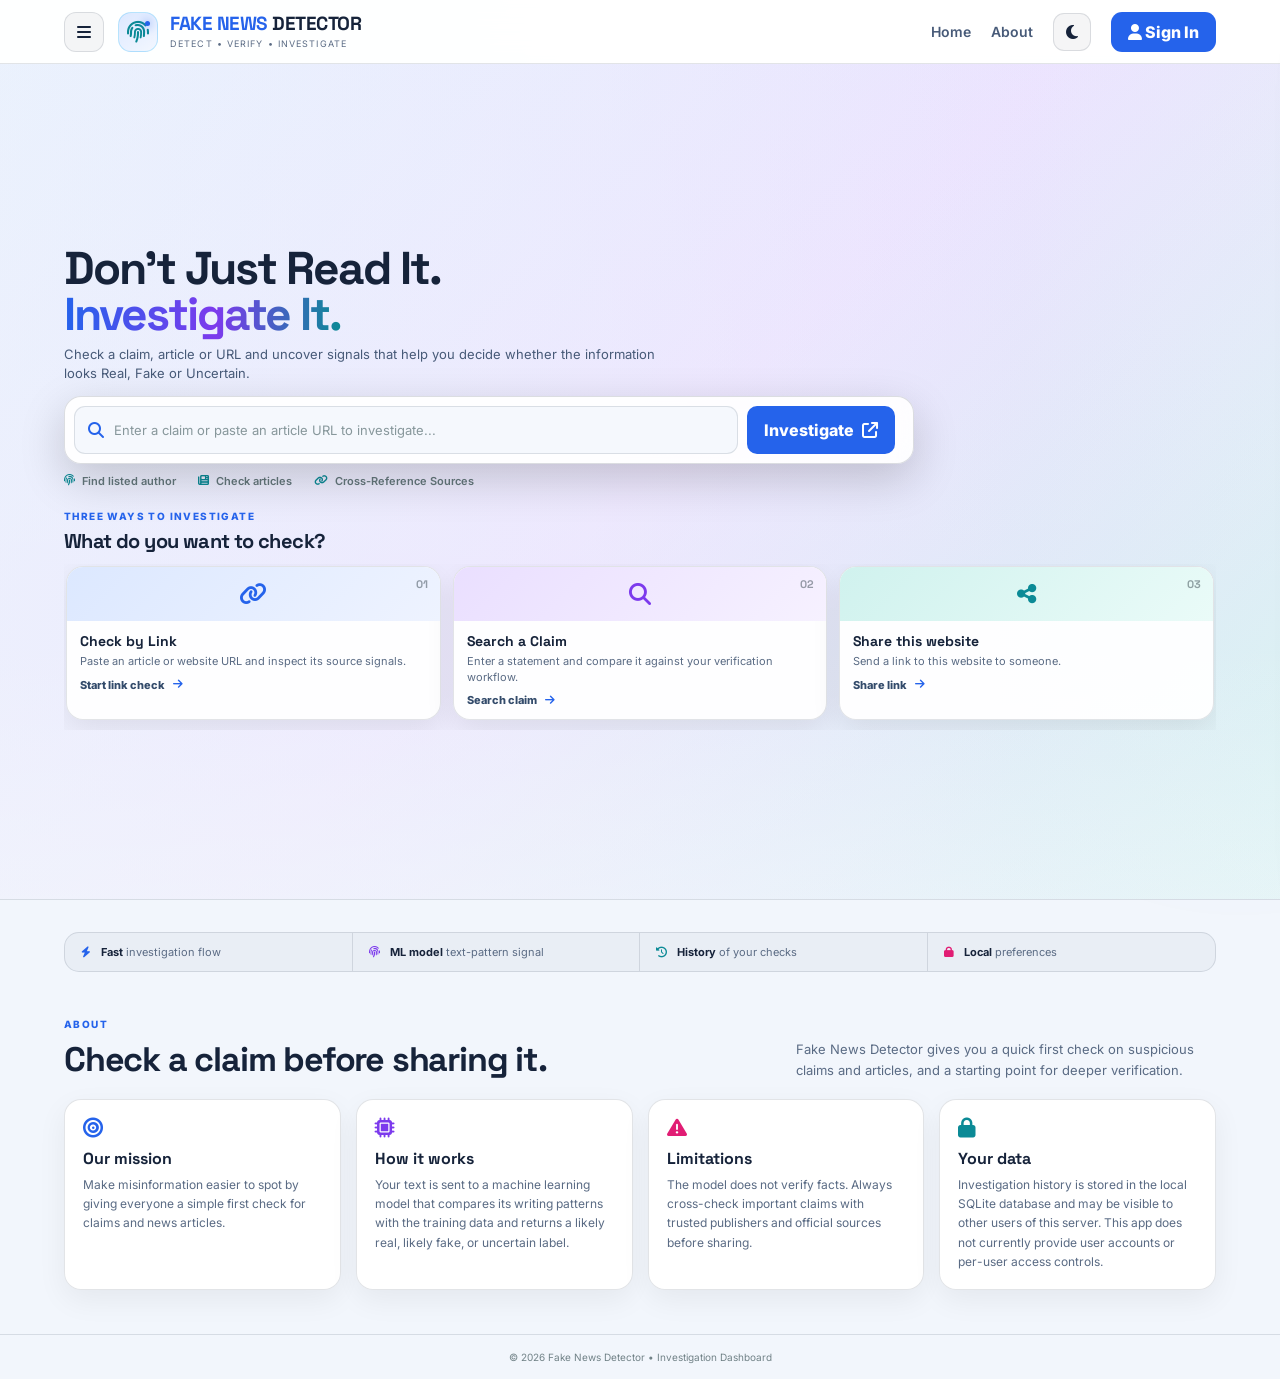
==== commit 326ecb88: "Update FakeCheck project" ====
--- a/Frontend/index.html
+++ b/Frontend/index.html
@@ -155,19 +155,6 @@
         </div>
 
         <div class="quick-tools">
-<<<<<<< HEAD
-          <button class="quick-tool" type="button" data-tool="text">
-            <i class="fa-solid fa-fingerprint"></i>
-            <span id="quickAuthorship">Analyze text patterns</span>
-          </button>
-          <button class="quick-tool" type="button" data-tool="article">
-            <i class="fa-solid fa-newspaper"></i>
-            <span id="quickArticles">Check articles</span>
-          </button>
-          <button class="quick-tool" type="button" data-tool="sources">
-            <i class="fa-solid fa-link"></i>
-            <span id="quickSources">Search sources online</span>
-=======
           <button class="quick-tool" id="quickAuthorshipButton" type="button">
             <i class="fa-solid fa-fingerprint"></i>
             <span id="quickAuthorship">Find listed author</span>
@@ -179,7 +166,6 @@
           <button class="quick-tool" id="quickSourcesButton" type="button">
             <i class="fa-solid fa-link"></i>
             <span id="quickSources">Cross-Reference Sources</span>
->>>>>>> d352270299c0a035bfea9ce5072f434925afd7bd
           </button>
         </div>
 
@@ -191,18 +177,10 @@
         <div class="section-heading">
           <div>
             <span class="section-kicker" id="methodsKicker">THREE WAYS TO INVESTIGATE</span>
-<<<<<<< HEAD
-            <h2 id="methodsTitle">Start an investigation.</h2>
-          </div>
-          <p id="methodsDescription">
-            Analyze text or an article URL with the model, or share this app.
-            The model provides a signal, not verified evidence.
-=======
             <h2 id="methodsTitle">What do you want to check?</h2>
           </div>
           <p id="methodsDescription">
             Choose a link, claim, or sharing option.
->>>>>>> d352270299c0a035bfea9ce5072f434925afd7bd
           </p>
         </div>
 
@@ -298,7 +276,6 @@
 
         </div>
 
-<<<<<<< HEAD
         <section class="confidence-card hidden" id="confidenceCard" aria-label="Model confidence">
           <div class="confidence-heading">
             <div>
@@ -320,19 +297,6 @@
           </div>
           <small>This is not prediction accuracy or independent fact verification.</small>
         </section>
-=======
-        <div class="model-confidence hidden" id="confidenceBlock">
-          <div class="confidence-heading">
-            <strong>Model confidence</strong>
-            <strong id="confidenceText">--%</strong>
-          </div>
-          <div class="confidence-track" role="progressbar" aria-label="Relative model confidence" aria-valuemin="0"
-            aria-valuemax="100" aria-valuenow="0">
-            <span id="confidenceBar"></span>
-          </div>
-          <small>Relative model score, not a calibrated probability or proof of truth.</small>
-        </div>
->>>>>>> d352270299c0a035bfea9ce5072f434925afd7bd
 
         <section class="article-details hidden" id="articleDetails" aria-label="Fetched article details">
           <div class="article-detail-row">
--- a/Frontend/style.css
+++ b/Frontend/style.css
@@ -578,20 +578,14 @@
   gap: 7px;
 }
 
-<<<<<<< HEAD
-.quick-tool {
+.quick-tools .quick-tool {
   display: inline-flex;
-=======
-.quick-tools .quick-tool {
-  display: flex;
->>>>>>> d352270299c0a035bfea9ce5072f434925afd7bd
   align-items: center;
   gap: 7px;
   padding: 0;
   border: 0;
   background: transparent;
   color: inherit;
-<<<<<<< HEAD
   font: inherit;
   cursor: pointer;
 }
@@ -601,16 +595,6 @@
 }
 
 .quick-tool:focus-visible {
-=======
-  text-align: left;
-}
-
-.quick-tools .quick-tool:hover {
-  color: var(--text);
-}
-
-.quick-tools .quick-tool:focus-visible {
->>>>>>> d352270299c0a035bfea9ce5072f434925afd7bd
   outline: 2px solid var(--cyan);
   outline-offset: 3px;
 }
@@ -1943,22 +1927,16 @@
   line-height: 1.45;
 }
 
-<<<<<<< HEAD
 .confidence-card {
   margin: 18px 0 14px;
   padding: 15px 17px;
   border: 1px solid rgba(11, 138, 150, .2);
   border-radius: 16px;
   background: linear-gradient(135deg, rgba(11, 138, 150, .08), rgba(37, 99, 235, .045));
-=======
-.model-confidence {
-  margin: 18px 0 14px;
->>>>>>> d352270299c0a035bfea9ce5072f434925afd7bd
 }
 
 .confidence-heading {
   display: flex;
-<<<<<<< HEAD
   align-items: center;
   justify-content: space-between;
   gap: 12px;
@@ -1990,19 +1968,6 @@
   height: 8px;
   overflow: hidden;
   border-radius: 999px;
-=======
-  justify-content: space-between;
-  gap: 12px;
-  margin-bottom: 8px;
-  color: var(--text);
-  font-size: 12px;
-}
-
-.confidence-track {
-  height: 9px;
-  overflow: hidden;
-  border-radius: 99px;
->>>>>>> d352270299c0a035bfea9ce5072f434925afd7bd
   background: rgba(22, 35, 58, .1);
 }
 
@@ -2011,7 +1976,6 @@
   width: 0;
   height: 100%;
   border-radius: inherit;
-<<<<<<< HEAD
   background: linear-gradient(90deg, var(--cyan), #38BDF8);
   transition: width .45s ease;
 }
@@ -2038,18 +2002,6 @@
 
 .confidence-card.hidden {
   display: none;
-=======
-  background: linear-gradient(90deg, var(--cyan), var(--gold));
-  transition: width .4s ease;
-}
-
-.model-confidence small {
-  display: block;
-  margin-top: 7px;
-  color: var(--muted);
-  font-size: 10px;
-  line-height: 1.4;
->>>>>>> d352270299c0a035bfea9ce5072f434925afd7bd
 }
 
 .article-details {
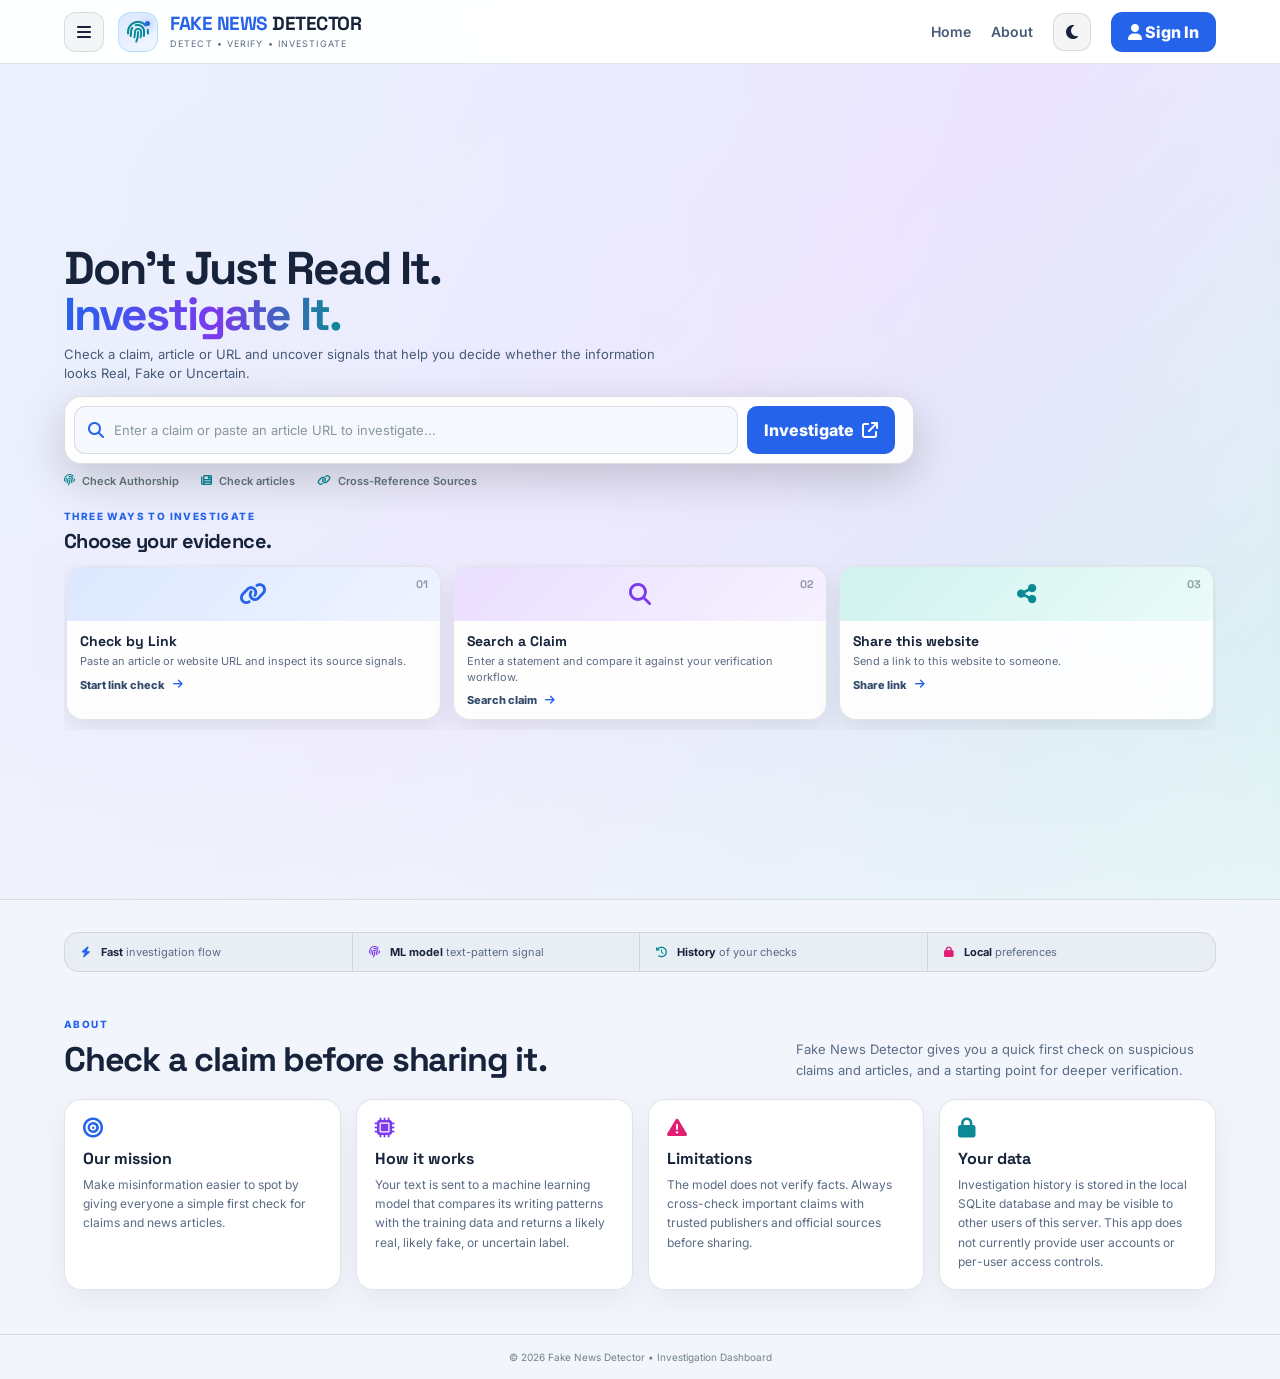
==== commit bb48f605: "modified" ====
--- a/Frontend/index.html
+++ b/Frontend/index.html
@@ -155,17 +155,17 @@
         </div>
 
         <div class="quick-tools">
-          <button class="quick-tool" id="quickAuthorshipButton" type="button">
+          <button class="quick-tool" type="button" data-tool="text">
             <i class="fa-solid fa-fingerprint"></i>
-            <span id="quickAuthorship">Find listed author</span>
+            <span id="quickAuthorship">Analyze text patterns</span>
           </button>
-          <button class="quick-tool" id="quickArticlesButton" type="button">
+          <button class="quick-tool" type="button" data-tool="article">
             <i class="fa-solid fa-newspaper"></i>
             <span id="quickArticles">Check articles</span>
           </button>
-          <button class="quick-tool" id="quickSourcesButton" type="button">
+          <button class="quick-tool" type="button" data-tool="sources">
             <i class="fa-solid fa-link"></i>
-            <span id="quickSources">Cross-Reference Sources</span>
+            <span id="quickSources">Search sources online</span>
           </button>
         </div>
 
@@ -177,10 +177,11 @@
         <div class="section-heading">
           <div>
             <span class="section-kicker" id="methodsKicker">THREE WAYS TO INVESTIGATE</span>
-            <h2 id="methodsTitle">What do you want to check?</h2>
+            <h2 id="methodsTitle">Start an investigation.</h2>
           </div>
           <p id="methodsDescription">
-            Choose a link, claim, or sharing option.
+            Analyze text or an article URL with the model, or share this app.
+            The model provides a signal, not verified evidence.
           </p>
         </div>
 
--- a/Frontend/style.css
+++ b/Frontend/style.css
@@ -588,13 +588,14 @@
   color: inherit;
   font: inherit;
   cursor: pointer;
-}
-
-.quick-tool:hover {
+  text-align: left;
+}
+
+.quick-tools .quick-tool:hover {
   color: var(--cyan);
 }
 
-.quick-tool:focus-visible {
+.quick-tools .quick-tool:focus-visible {
   outline: 2px solid var(--cyan);
   outline-offset: 3px;
 }
@@ -2000,10 +2001,6 @@
   color: var(--cyan);
 }
 
-.confidence-card.hidden {
-  display: none;
-}
-
 .article-details {
   margin: 14px 0;
   padding: 12px 14px;
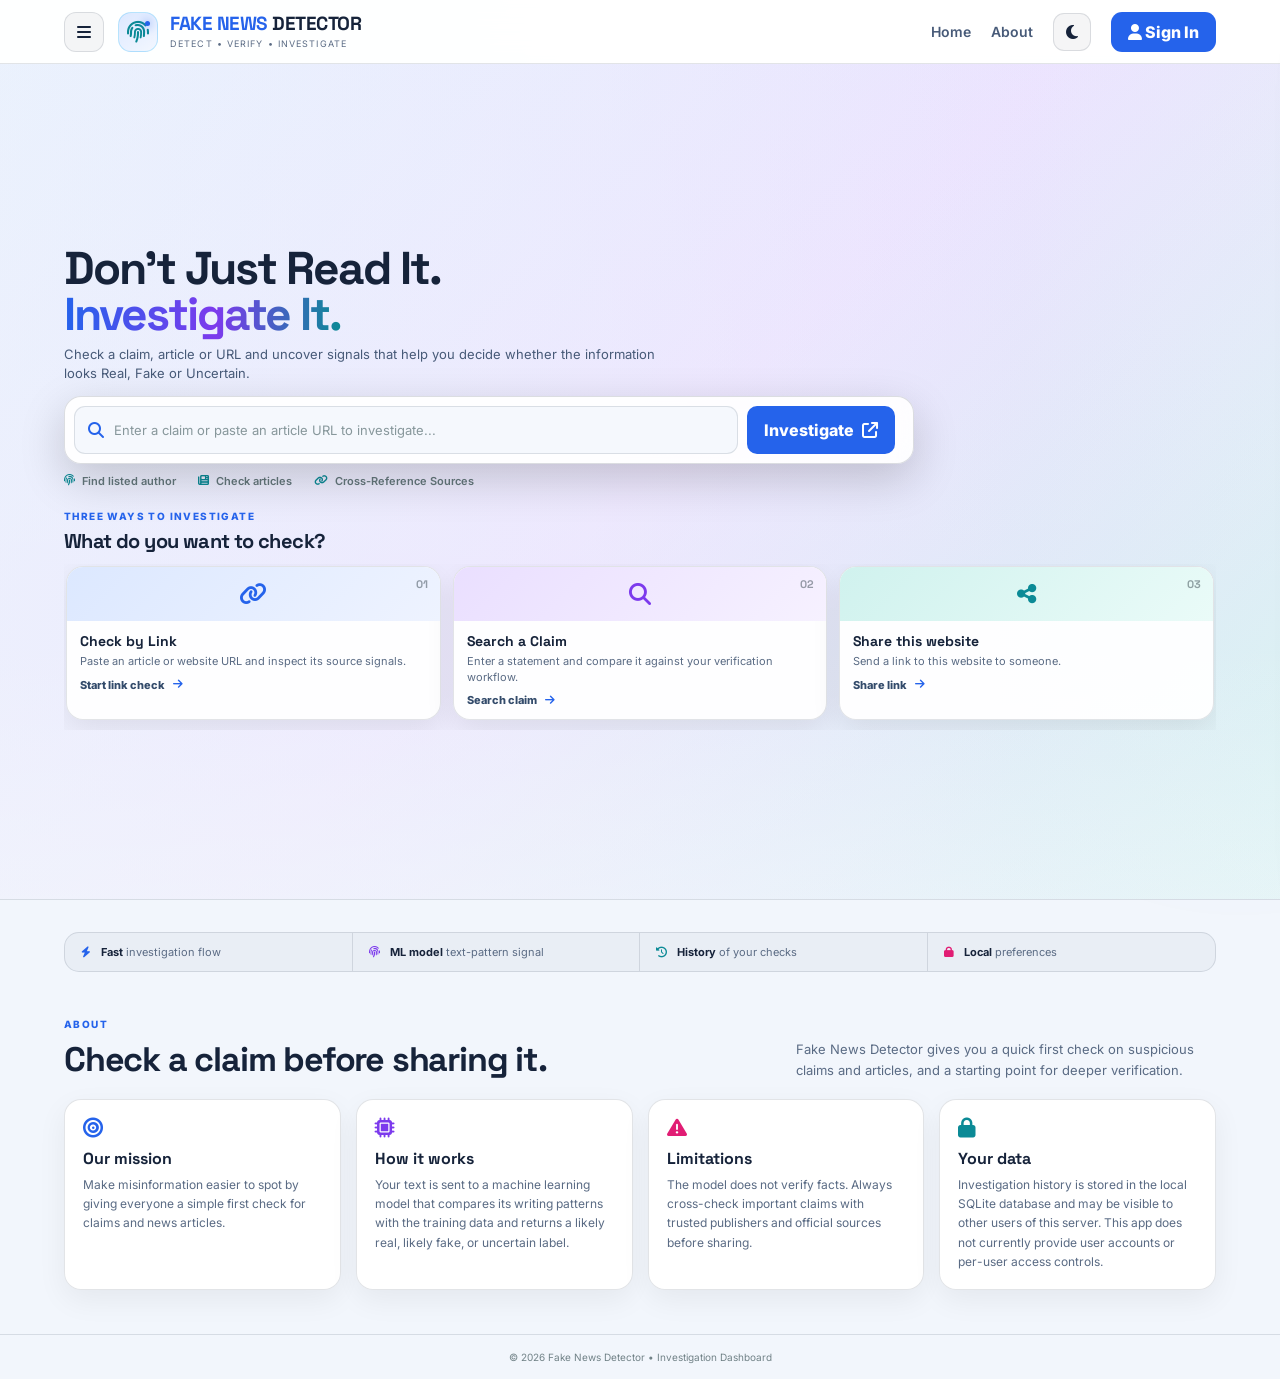
==== commit 0e6a2b36: "Resolve merge and normalize case-insensitive predictions Co-authored-by: Copilot <223556219+Copilot@" ====
--- a/Frontend/index.html
+++ b/Frontend/index.html
@@ -155,15 +155,15 @@
         </div>
 
         <div class="quick-tools">
-          <button class="quick-tool" type="button" data-tool="text">
+          <button class="quick-tool" id="quickAuthorshipButton" type="button" data-tool="text">
             <i class="fa-solid fa-fingerprint"></i>
             <span id="quickAuthorship">Analyze text patterns</span>
           </button>
-          <button class="quick-tool" type="button" data-tool="article">
+          <button class="quick-tool" id="quickArticlesButton" type="button" data-tool="article">
             <i class="fa-solid fa-newspaper"></i>
             <span id="quickArticles">Check articles</span>
           </button>
-          <button class="quick-tool" type="button" data-tool="sources">
+          <button class="quick-tool" id="quickSourcesButton" type="button" data-tool="sources">
             <i class="fa-solid fa-link"></i>
             <span id="quickSources">Search sources online</span>
           </button>
--- a/Frontend/style.css
+++ b/Frontend/style.css
@@ -2001,6 +2001,10 @@
   color: var(--cyan);
 }
 
+.confidence-card.hidden {
+  display: none;
+}
+
 .article-details {
   margin: 14px 0;
   padding: 12px 14px;
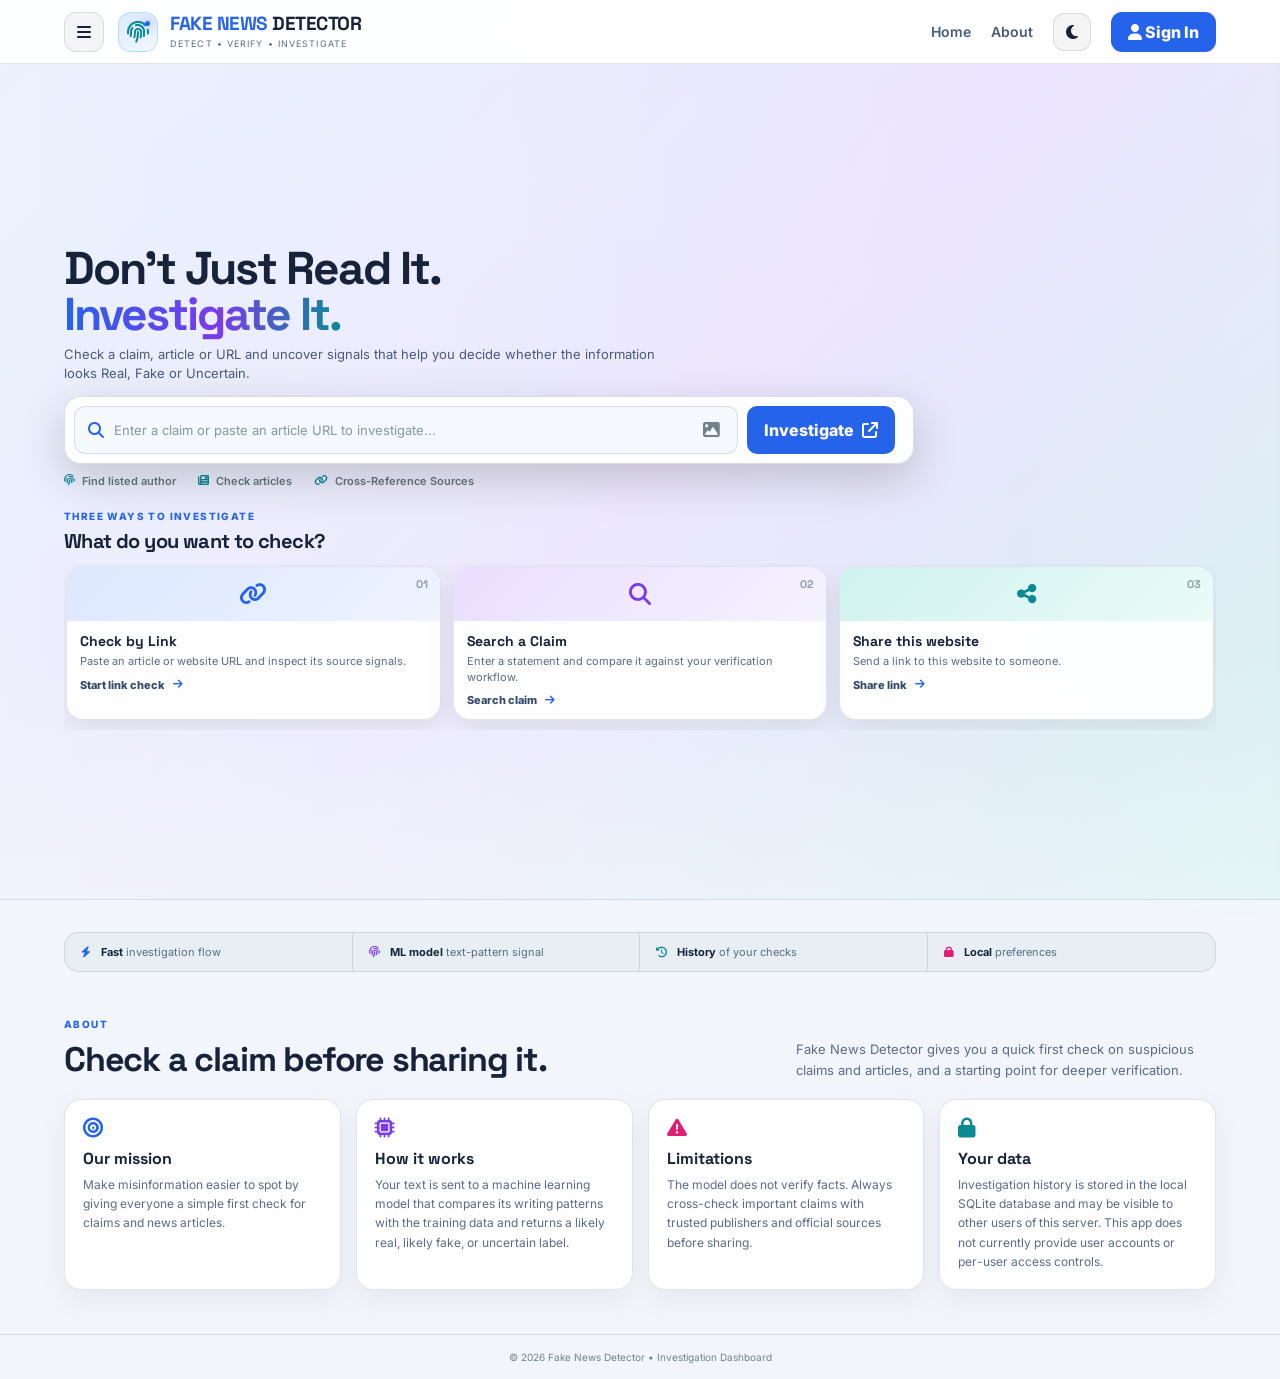
==== commit 3536669c: "Retrain on cleaned data, add image OCR and fact-check evidence Most FAKE rows in IFND are fact-check" ====
--- a/Frontend/index.html
+++ b/Frontend/index.html
@@ -24,7 +24,6 @@
       <button class="menu-btn" id="menuBtn" aria-label="Open sidebar">
         <i class="fa-solid fa-bars"></i>
       </button>
-
       <a href="#" class="brand" id="homeLink">
         <div class="brand-logo">
           <i class="fa-solid fa-fingerprint"></i>
@@ -145,6 +144,11 @@
             <button class="clear-search" id="clearSearch" aria-label="Clear" type="button">
               <i class="fa-solid fa-xmark"></i>
             </button>
+            <button class="image-upload-btn" id="imageUploadBtn" aria-label="Investigate an image"
+              title="Investigate an image" type="button">
+              <i class="fa-solid fa-image"></i>
+            </button>
+            <input id="imageInput" type="file" accept="image/png,image/jpeg,image/webp,image/bmp" hidden />
           </div>
 
           <button class="investigate-btn" id="investigateBtn" type="button">
@@ -281,7 +285,7 @@
           <div class="confidence-heading">
             <div>
               <span class="confidence-label">MODEL CONFIDENCE</span>
-              <p>Estimated confidence in this model label</p>
+              <p>How sure the model is about this label</p>
             </div>
             <strong id="confidenceValue">--%</strong>
           </div>
@@ -289,14 +293,29 @@
             class="confidence-track"
             id="confidenceTrack"
             role="progressbar"
-            aria-label="Estimated model confidence"
+            aria-label="Model confidence"
             aria-valuemin="0"
             aria-valuemax="100"
             aria-valuenow="0"
           >
             <span id="confidenceBar"></span>
           </div>
-          <small>This is not prediction accuracy or independent fact verification.</small>
+          <small id="modelAccuracyNote">Model accuracy on unseen test headlines is shown after a check.</small>
+        </section>
+
+        <section class="evidence-results why-card hidden" id="whyCard" aria-label="Why the model chose this label">
+          <div class="evidence-heading">
+            <h3>Why the model said this</h3>
+            <span>Words with the most influence</span>
+          </div>
+          <div class="why-row">
+            <span class="why-label fake">Toward FAKE</span>
+            <div class="why-words" id="whyFake"></div>
+          </div>
+          <div class="why-row">
+            <span class="why-label real">Toward TRUE</span>
+            <div class="why-words" id="whyTrue"></div>
+          </div>
         </section>
 
         <section class="article-details hidden" id="articleDetails" aria-label="Fetched article details">
@@ -315,6 +334,15 @@
           <p id="articlePreview"></p>
         </section>
 
+        <section class="evidence-results fact-checks hidden" id="factChecks" aria-label="Fact-checks">
+          <div class="evidence-heading">
+            <h3>Fact-checks</h3>
+            <span>AltNews, BOOM, Factly, Vishvas News, Newschecker, Fact Crescendo</span>
+          </div>
+          <p id="factCheckStatus"></p>
+          <ul id="factCheckList"></ul>
+        </section>
+
         <section class="evidence-results hidden" id="newsEvidence" aria-label="Related news coverage">
           <div class="evidence-heading">
             <h3>Related news coverage</h3>
@@ -338,6 +366,12 @@
           <span id="sourceLinksLabel">Look up this claim</span>
           <a id="factCheckLink" target="_blank" rel="noopener noreferrer">Search fact checks</a>
           <a id="independentSourcesLink" target="_blank" rel="noopener noreferrer">Search independent sources</a>
+        </div>
+
+        <div class="source-links hidden" id="imageSearchLinks">
+          <span>Check where this image appeared before (upload the same image there)</span>
+          <a href="https://lens.google.com/" target="_blank" rel="noopener noreferrer">Google Lens</a>
+          <a href="https://tineye.com/" target="_blank" rel="noopener noreferrer">TinEye</a>
         </div>
 
       </div>
@@ -439,7 +473,7 @@
 
         <h2 id="authHeading">Sign In</h2>
 
-        <p class="auth-subtitle" id="authSubtitle">Sign in to your account.</p>
+        <p class="auth-subtitle" id="authSubtitle">Demo sign-in only; no secure account is created.</p>
 
         <form id="authForm">
 
@@ -493,7 +527,7 @@
         </p>
 
         <p class="auth-privacy" id="authPrivacy">
-          By continuing, you agree to our Terms and Privacy Policy.
+          Demo only: your profile stays in this browser. Passwords are not stored or verified.
         </p>
 
       </div>
@@ -551,10 +585,10 @@
         <div class="setting-item">
           <div>
             <b id="notificationsText">Notifications</b>
-            <small id="notificationsDescription">Alerts for new reports and investigation updates.</small>
+            <small id="notificationsDescription">Show a browser alert when a check finishes. Keep the browser open.</small>
           </div>
           <label class="switch">
-            <input type="checkbox" id="notificationToggle" checked />
+            <input type="checkbox" id="notificationToggle" />
             <span></span>
           </label>
         </div>
--- a/Frontend/style.css
+++ b/Frontend/style.css
@@ -535,6 +535,19 @@
   display: none;
 }
 
+.image-upload-btn {
+  border: 0;
+  background: transparent;
+  color: #718287;
+  font-size: 1.05rem;
+  cursor: pointer;
+  padding: 0 4px;
+}
+
+.image-upload-btn:hover {
+  color: var(--cyan);
+}
+
 .clear-search.show {
   display: block;
 }
@@ -612,6 +625,21 @@
   background: rgba(255, 255, 255, .72);
 }
 
+.evidence-results.empty {
+  margin: 8px 0;
+  padding: 8px 10px;
+}
+
+.evidence-results.empty .evidence-heading {
+  display: none;
+}
+
+.evidence-results.empty #evidenceStatus {
+  margin: 0;
+  font-size: 11px;
+  line-height: 1.4;
+}
+
 .evidence-heading {
   display: flex;
   flex-wrap: wrap;
@@ -626,21 +654,95 @@
 
 .evidence-heading span,
 #evidenceStatus,
+#factCheckStatus,
 #evidenceList li span,
-#evidenceList li small {
+#evidenceList li small,
+#factCheckList li span {
   color: #64777c;
   font-size: 12px;
 }
 
-#evidenceList {
+#evidenceList,
+#factCheckList {
   display: grid;
   gap: 10px;
   margin: 10px 0 0;
   padding-left: 20px;
 }
 
-#evidenceList li a {
+#evidenceList li a,
+#factCheckList li a {
   font-weight: 700;
+}
+
+#factCheckList li span {
+  display: block;
+}
+
+#factCheckList:empty {
+  display: none;
+}
+
+.fact-checks.found {
+  border-color: #e0a12b;
+  background: rgba(255, 244, 214, .72);
+}
+
+.fact-checks.found #factCheckStatus {
+  color: #8a5a00;
+  font-weight: 700;
+}
+
+.why-row {
+  display: flex;
+  flex-wrap: wrap;
+  align-items: center;
+  gap: 6px 10px;
+  margin-top: 10px;
+}
+
+.why-label {
+  min-width: 92px;
+  font-size: 12px;
+  font-weight: 700;
+}
+
+.why-label.fake {
+  color: #c0392b;
+}
+
+.why-label.real {
+  color: #1e8449;
+}
+
+.why-words {
+  display: flex;
+  flex-wrap: wrap;
+  gap: 6px;
+}
+
+.why-chip {
+  padding: 3px 10px;
+  border-radius: 999px;
+  background: rgba(11, 138, 150, .1);
+  font-size: 12px;
+}
+
+.why-none {
+  color: #64777c;
+  font-size: 12px;
+}
+
+body.dark .why-chip {
+  background: rgba(120, 200, 210, .18);
+}
+
+body.dark .fact-checks.found {
+  background: rgba(70, 52, 14, .55);
+}
+
+body.dark .fact-checks.found #factCheckStatus {
+  color: #f3c46b;
 }
 
 #evidenceList li p {
@@ -1931,9 +2033,9 @@
 .confidence-card {
   margin: 18px 0 14px;
   padding: 15px 17px;
-  border: 1px solid rgba(11, 138, 150, .2);
-  border-radius: 16px;
-  background: linear-gradient(135deg, rgba(11, 138, 150, .08), rgba(37, 99, 235, .045));
+  border: 1px solid var(--line);
+  border-radius: 12px;
+  background: rgba(22, 35, 58, .025);
 }
 
 .confidence-heading {
@@ -1946,30 +2048,29 @@
 
 .confidence-label {
   color: var(--muted);
-  font-size: 10px;
-  font-weight: 800;
-  letter-spacing: .12em;
+  font-size: 11px;
+  font-weight: 700;
 }
 
 .confidence-heading p {
-  margin-top: 3px;
+  max-width: 360px;
+  margin-top: 4px;
+  color: var(--muted);
+  font-size: 12px;
+  line-height: 1.45;
+}
+
+.confidence-heading strong {
   color: var(--text);
-  font-size: 12px;
-  font-weight: 600;
-}
-
-.confidence-heading strong {
-  color: var(--cyan);
-  font-family: "Space Grotesk", sans-serif;
-  font-size: 25px;
+  font-size: 24px;
   line-height: 1;
 }
 
 .confidence-track {
-  height: 8px;
+  height: 6px;
   overflow: hidden;
   border-radius: 999px;
-  background: rgba(22, 35, 58, .1);
+  background: rgba(22, 35, 58, .12);
 }
 
 .confidence-track span {
@@ -1977,7 +2078,7 @@
   width: 0;
   height: 100%;
   border-radius: inherit;
-  background: linear-gradient(90deg, var(--cyan), #38BDF8);
+  background: #526579;
   transition: width .45s ease;
 }
 
@@ -1989,16 +2090,16 @@
   line-height: 1.45;
 }
 
-.result-popup.real .confidence-heading strong {
-  color: var(--green);
-}
-
-.result-popup.fake .confidence-heading strong {
-  color: var(--red);
-}
-
-.result-popup.uncertain .confidence-heading strong {
-  color: var(--cyan);
+body.dark .confidence-card {
+  background: rgba(255, 255, 255, .035);
+}
+
+body.dark .confidence-track {
+  background: rgba(255, 255, 255, .14);
+}
+
+body.dark .confidence-track span {
+  background: #A7B7C8;
 }
 
 .confidence-card.hidden {
@@ -2163,18 +2264,90 @@
 
 @media (max-width: 680px) {
 
+  .result-backdrop {
+    padding: 8px;
+  }
+
   .result-popup {
-    padding: 22px 18px 18px;
+    width: 100%;
+    max-height: calc(100dvh - 16px);
+    padding: 18px 16px 14px;
+    border-radius: 18px;
+  }
+
+  .result-head {
+    gap: 12px;
+    padding-right: 22px;
   }
 
   .result-head h2 {
-    font-size: 28px;
+    font-size: 25px;
   }
 
   .result-icon {
-    width: 54px;
-    height: 54px;
-    font-size: 23px;
+    width: 44px;
+    height: 44px;
+    font-size: 19px;
+  }
+
+  .confidence-card {
+    margin: 10px 0;
+    padding: 10px 12px;
+  }
+
+  .confidence-heading {
+    margin-bottom: 7px;
+  }
+
+  .confidence-heading p {
+    font-size: 11px;
+  }
+
+  .confidence-card small {
+    margin-top: 6px;
+  }
+
+  .article-details {
+    margin: 8px 0;
+    padding: 10px;
+  }
+
+  .article-details p {
+    max-height: 72px;
+  }
+
+  .result-checks {
+    gap: 0;
+    margin-bottom: 8px;
+  }
+
+  .result-checks li {
+    gap: 8px;
+    padding: 3px 0;
+    font-size: 12px;
+  }
+
+  .check-icon {
+    width: 24px;
+    height: 24px;
+    font-size: 10px;
+  }
+
+  .result-note {
+    gap: 8px;
+    padding: 8px 10px;
+    border-radius: 10px;
+    font-size: 11px;
+    line-height: 1.4;
+  }
+
+  .result-note-copy {
+    gap: 3px;
+  }
+
+  .source-links {
+    gap: 6px 12px;
+    padding-top: 8px;
   }
 
 }
